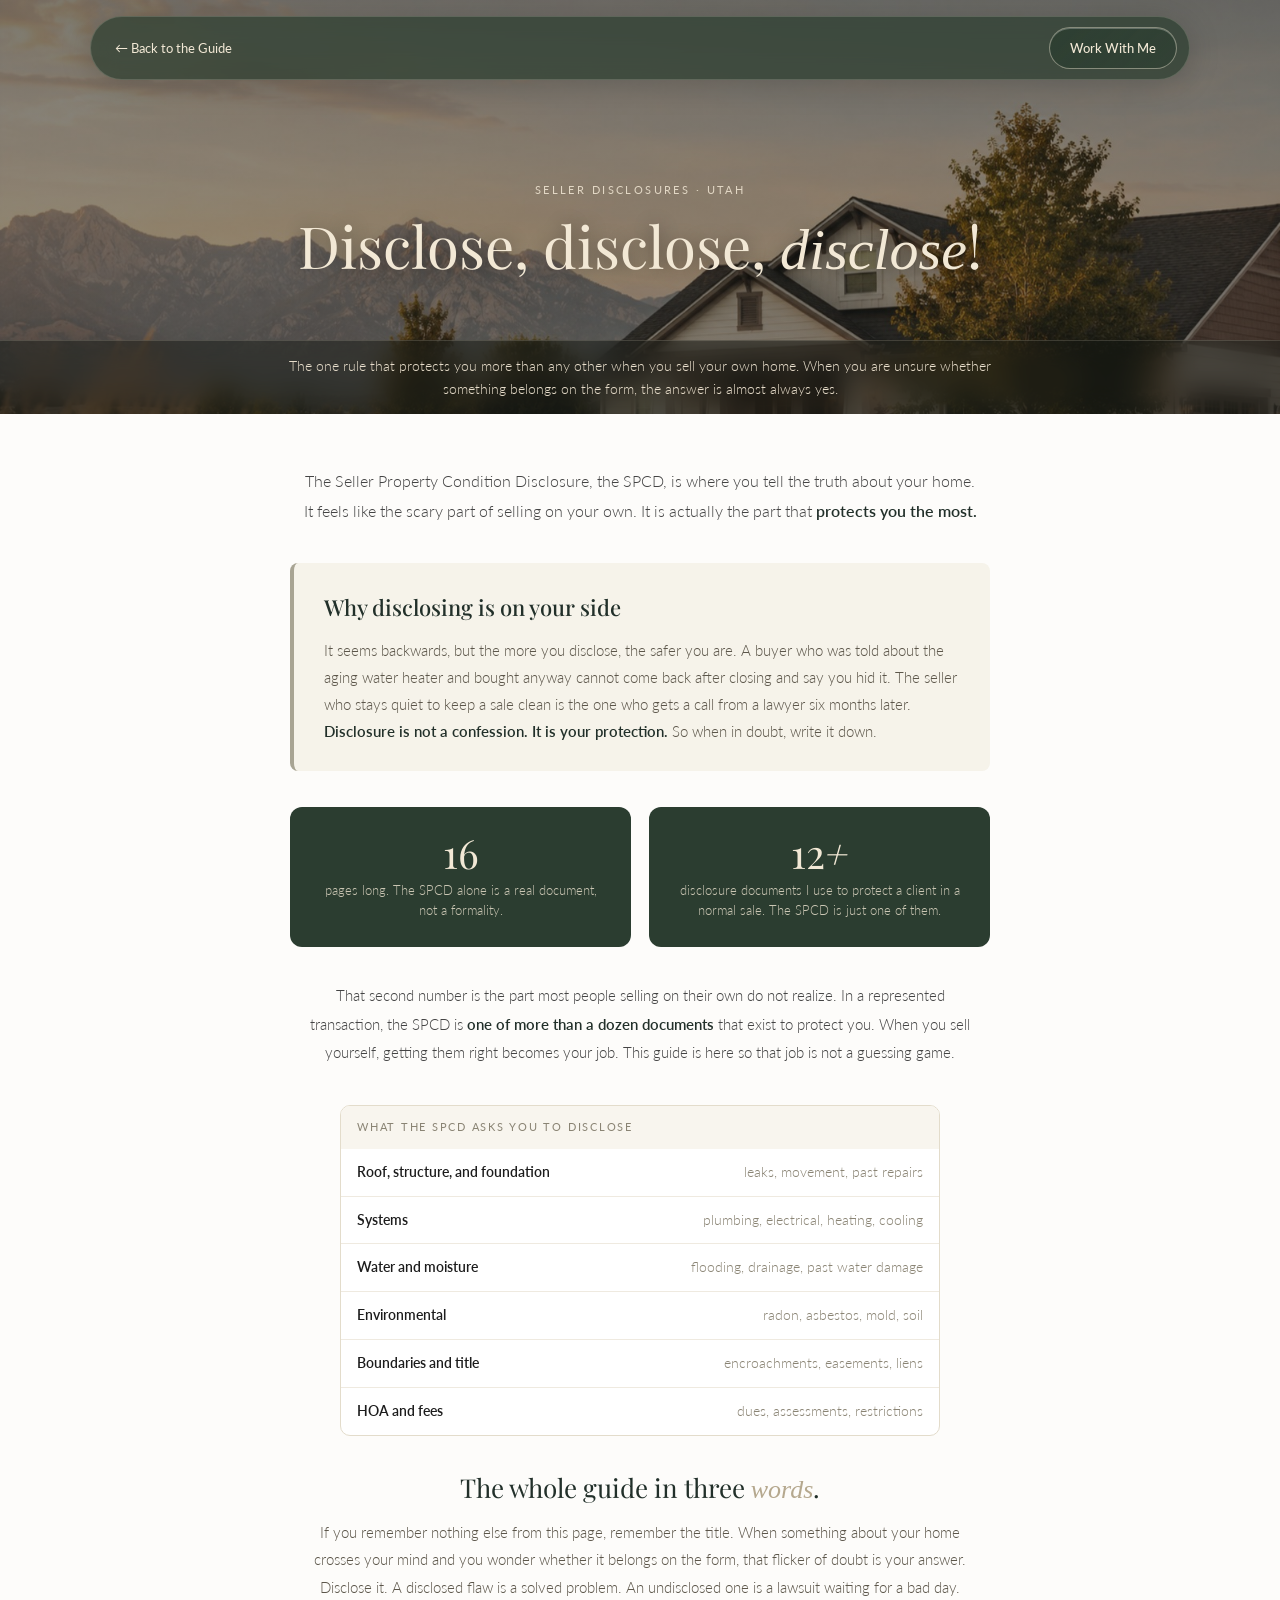
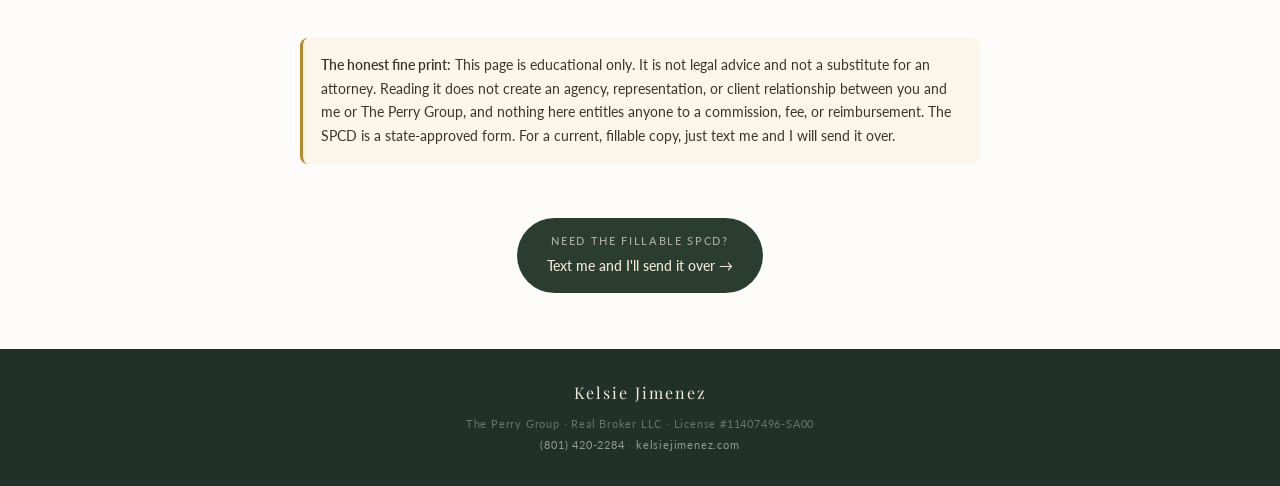
==== disclosures.html @ 6cdafc5d "GSC verification + sitemap + JSON-LD schema + no-CMA differentiator - #7: Google Search Console veri" ====
<!DOCTYPE html>
<html lang="en">
<head>
<meta charset="UTF-8">
<meta name="viewport" content="width=device-width, initial-scale=1.0">
<title>Disclose, Disclose, Disclose | The Utah Seller Property Condition Disclosure | Kelsie Jimenez</title>
<link rel="canonical" href="https://forsalebyowner.kelsiejimenez.com/disclosures.html">
<meta property="og:url" content="https://forsalebyowner.kelsiejimenez.com/disclosures.html">
<meta property="og:type" content="website">
<meta name="description" content="The Utah Seller Property Condition Disclosure, explained. Why disclosing protects you, what the form asks, and how to fill it out honestly when you sell your own home.">
<link href="https://fonts.googleapis.com/css2?family=Playfair+Display:ital,wght@0,400;0,500;1,400;1,500&family=Lato:wght@300;400;500;700&display=swap" rel="stylesheet">
<style>
  :root { --green:#2B3D30; --dark:#22302A; --sage:#A8A493; --taupe:#B5A88E; --cream:#F2E8D5; --warm:#F6F3EA; --linen:#EFEAE0; --mid:#5C564A; --light:#8A8474; --charcoal:#1C1C1C; }
  * { margin:0; padding:0; box-sizing:border-box; }
  html { scroll-behavior:smooth; }
  body { font-family:'Lato',sans-serif; background:#FDFCFA; color:var(--charcoal); line-height:1.7; }
  h1 em, h2 em { font-style:italic; }

  .nav-wrap { position:fixed; top:16px; left:16px; right:16px; z-index:100; }
  .nav-pill { max-width:1100px; margin:0 auto; background:rgba(43,61,48,0.72); backdrop-filter:blur(12px);
    -webkit-backdrop-filter:blur(12px); border:1px solid rgba(242,232,213,0.18); box-shadow:0 4px 32px rgba(0,0,0,0.18);
    border-radius:100px; padding:10px 12px 10px 24px; display:flex; align-items:center; justify-content:space-between; }
  .nav-back { font-size:13px; color:var(--cream); text-decoration:none; }
  .nav-cta { background:linear-gradient(135deg, rgba(43,61,48,0.82), rgba(43,61,48,0.62)); border:1px solid rgba(242,232,213,0.45);
    box-shadow:inset 0 1px 0 rgba(255,255,255,0.25); color:var(--cream); padding:9px 20px; border-radius:100px;
    font-size:13px; font-weight:500; text-decoration:none; white-space:nowrap; }

  .hero { position:relative; min-height:46vh; display:flex; align-items:center; justify-content:center; text-align:center;
    padding:130px 24px 80px; background:url('hero.jpg') center 42%/cover no-repeat, var(--green); }
  .hero::before { content:''; position:absolute; inset:0;
    background:linear-gradient(180deg, rgba(15,20,16,0.54) 0%, rgba(15,20,16,0.46) 60%, rgba(15,20,16,0.42) 100%); }
  .hero > * { position:relative; z-index:1; }
  .hero .kicker { font-size:11px; letter-spacing:0.22em; text-transform:uppercase; color:rgba(242,232,213,0.85); margin-bottom:14px; }
  .hero h1 { font-family:'Playfair Display',serif; font-weight:400; font-size:clamp(34px,5.4vw,58px); line-height:1.12;
    color:var(--cream); text-shadow:0 2px 18px rgba(0,0,0,0.45); }
  .hero-bar { position:absolute; left:0; right:0; bottom:0; z-index:2; background:rgba(18,24,19,0.45);
    backdrop-filter:blur(14px); -webkit-backdrop-filter:blur(14px); border-top:1px solid rgba(242,232,213,0.16); padding:14px 22px; }
  .hero-bar p { max-width:760px; margin:0 auto; text-align:center; font-size:13.5px; font-weight:300;
    color:rgba(242,232,213,0.95); line-height:1.65; }

  .wrap { max-width:820px; margin:0 auto; padding:52px 22px 10px; }
  .lead { font-size:16px; font-weight:300; color:#444; line-height:1.9; max-width:680px; margin:0 auto; text-align:center; }
  .lead strong { color:var(--dark); font-weight:600; }

  /* WHY IT PROTECTS YOU */
  .why { background:var(--warm); border-left:4px solid var(--sage); border-radius:8px; padding:26px 30px; max-width:700px; margin:36px auto 0; }
  .why h2 { font-family:'Playfair Display',serif; font-size:22px; font-weight:500; color:var(--dark); margin-bottom:12px; }
  .why p { font-size:14.5px; font-weight:300; color:var(--mid); line-height:1.85; }
  .why p strong { color:var(--dark); font-weight:600; }

  /* STAT ROW */
  .stats { display:grid; grid-template-columns:1fr 1fr; gap:18px; max-width:700px; margin:36px auto 0; }
  .stat { background:var(--green); border-radius:12px; padding:26px 24px; text-align:center; }
  .stat .num { font-family:'Playfair Display',serif; font-size:40px; color:var(--cream); line-height:1; margin-bottom:8px; }
  .stat .num em { font-style:italic; }
  .stat .lbl { font-size:12.5px; font-weight:300; color:rgba(242,232,213,0.8); line-height:1.6; }

  .context { font-size:15px; font-weight:300; color:#444; line-height:1.9; max-width:680px; margin:34px auto 0; text-align:center; }
  .context strong { color:var(--dark); font-weight:600; }

  /* COVERED TABLE */
  .covered { max-width:600px; margin:38px auto 0; border:1px solid #E3DCCB; border-radius:10px; overflow:hidden; background:#fff; }
  .covered .hd { padding:12px 16px; background:#F8F5EE; font-size:11px; letter-spacing:0.16em; text-transform:uppercase; color:#8A8474; }
  .covered .row { display:flex; justify-content:space-between; gap:12px; padding:12px 16px; border-bottom:1px solid #EFEAE0; font-size:13.5px; }
  .covered .row:last-child { border-bottom:0; }
  .covered .sec { font-weight:600; color:#1C1C1C; }
  .covered .what { color:#8A8474; font-weight:300; text-align:right; }

  .rule { max-width:680px; margin:36px auto 0; text-align:center; }
  .rule h2 { font-family:'Playfair Display',serif; font-size:26px; font-weight:400; color:var(--dark); line-height:1.25; margin-bottom:12px; }
  .rule h2 em { font-style:italic; color:var(--taupe); }
  .rule p { font-size:15px; font-weight:300; color:var(--mid); line-height:1.85; }

  .note { background:#FBF6E9; border-left:3px solid #B8882A; border-radius:8px; padding:16px 18px; font-size:13.5px;
    line-height:1.75; color:#3A352A; max-width:680px; margin:36px auto 0; }
  .note strong { font-weight:600; }

  .cta { text-align:center; padding:44px 20px 56px; }
  .cta a { display:inline-block; background:var(--green); color:var(--cream); font-size:14px; font-weight:500;
    padding:15px 30px; border-radius:100px; text-decoration:none; }
  .cta a small { display:block; font-size:10.5px; letter-spacing:0.16em; text-transform:uppercase; color:rgba(242,232,213,0.65); margin-bottom:3px; }

  footer { background:var(--dark); padding:30px 48px; text-align:center; }
  .footer-brand { font-family:'Playfair Display',serif; font-size:16px; color:var(--linen); font-weight:400; letter-spacing:2px; }
  .footer-meta { font-size:11px; color:rgba(255,255,255,.32); letter-spacing:0.8px; line-height:1.9; margin-top:8px; }
  .footer-meta a { color:rgba(255,255,255,.5); text-decoration:none; }

  @media (max-width:700px) { .stats { grid-template-columns:1fr; } }

  /* italic-accent-fix: 2026-07-03 */
  /* Italic display accents use Times New Roman. Playfair Display italic capitals (Q, J, Z) render poorly. */
  h1 em, h2 em, h3 em, h4 em, h5 em, h6 em,
  .section-title em, .nextband h2 em, .w-hero h2 em, .offramp h2,
  .pull, .letter-quote, .kelsie-note-text, .opt__no {
    font-family: 'Times New Roman', Georgia, serif;
    font-style: italic;
  }
  </style>
<script type="application/ld+json">
{
  "@context": "https://schema.org",
  "@type": "Article",
  "headline": "Disclose, Disclose, Disclose | The Utah Seller Property Condition Disclosure | Kelsie Jimenez",
  "description": "The Utah Seller Property Condition Disclosure, explained. Why disclosing protects you, what the form asks, and how to fill it out honestly when you sell your own home.",
  "url": "https://forsalebyowner.kelsiejimenez.com/disclosures.html",
  "author": {
    "@type": "Person",
    "name": "Kelsie Jimenez"
  },
  "publisher": {
    "@type": "RealEstateAgent",
    "name": "Kelsie Jimenez",
    "logo": {
      "@type": "ImageObject",
      "url": "https://kelsiejimenez.com/wp-content/uploads/2026/06/headshot.jpg"
    }
  }
}
</script>
</head>
<body>
  <div class="nav-wrap">
    <nav class="nav-pill">
      <a class="nav-back" href="index.html">&larr; Back to the Guide</a>
      <a class="nav-cta" href="sms:8014202284">Work With Me</a>
    </nav>
  </div>

  <section class="hero">
    <div>
      <p class="kicker">Seller Disclosures &middot; Utah</p>
      <h1>Disclose, disclose, <em>disclose</em>!</h1>
    </div>
    <div class="hero-bar"><p>The one rule that protects you more than any other when you sell your own home. When you are unsure whether something belongs on the form, the answer is almost always yes.</p></div>
  </section>

  <div class="wrap">
    <p class="lead">The Seller Property Condition Disclosure, the SPCD, is where you tell the truth about your home. It feels like the scary part of selling on your own. It is actually the part that <strong>protects you the most.</strong></p>

    <div class="why">
      <h2>Why disclosing is on your side</h2>
      <p>It seems backwards, but the more you disclose, the safer you are. A buyer who was told about the aging water heater and bought anyway cannot come back after closing and say you hid it. The seller who stays quiet to keep a sale clean is the one who gets a call from a lawyer six months later. <strong>Disclosure is not a confession. It is your protection.</strong> So when in doubt, write it down.</p>
    </div>

    <div class="stats">
      <div class="stat"><div class="num">16</div><div class="lbl">pages long. The SPCD alone is a real document, not a formality.</div></div>
      <div class="stat"><div class="num">12<em>+</em></div><div class="lbl">disclosure documents I use to protect a client in a normal sale. The SPCD is just one of them.</div></div>
    </div>

    <p class="context">That second number is the part most people selling on their own do not realize. In a represented transaction, the SPCD is <strong>one of more than a dozen documents</strong> that exist to protect you. When you sell yourself, getting them right becomes your job. This guide is here so that job is not a guessing game.</p>

    <div class="covered">
      <div class="hd">What the SPCD asks you to disclose</div>
      <div class="row"><span class="sec">Roof, structure, and foundation</span><span class="what">leaks, movement, past repairs</span></div>
      <div class="row"><span class="sec">Systems</span><span class="what">plumbing, electrical, heating, cooling</span></div>
      <div class="row"><span class="sec">Water and moisture</span><span class="what">flooding, drainage, past water damage</span></div>
      <div class="row"><span class="sec">Environmental</span><span class="what">radon, asbestos, mold, soil</span></div>
      <div class="row"><span class="sec">Boundaries and title</span><span class="what">encroachments, easements, liens</span></div>
      <div class="row"><span class="sec">HOA and fees</span><span class="what">dues, assessments, restrictions</span></div>
    </div>

    <div class="rule">
      <h2>The whole guide in three <em>words</em>.</h2>
      <p>If you remember nothing else from this page, remember the title. When something about your home crosses your mind and you wonder whether it belongs on the form, that flicker of doubt is your answer. Disclose it. A disclosed flaw is a solved problem. An undisclosed one is a lawsuit waiting for a bad day.</p>
    </div>

    <div class="note"><strong>The honest fine print:</strong> This page is educational only. It is not legal advice and not a substitute for an attorney. Reading it does not create an agency, representation, or client relationship between you and me or The Perry Group, and nothing here entitles anyone to a commission, fee, or reimbursement. The SPCD is a state-approved form. For a current, fillable copy, just text me and I will send it over.</div>
  </div>

  <div class="cta">
    <a href="sms:8014202284"><small>Need the fillable SPCD?</small>Text me and I'll send it over &rarr;</a>
  </div>

  <footer>
    <div class="footer-brand">Kelsie Jimenez</div>
    <div class="footer-meta">The Perry Group &middot; Real Broker LLC &middot; License #11407496-SA00<br><a href="tel:8014202284">(801) 420-2284</a> &middot; <a href="https://kelsiejimenez.com">kelsiejimenez.com</a></div>
  </footer>
</body>
</html>
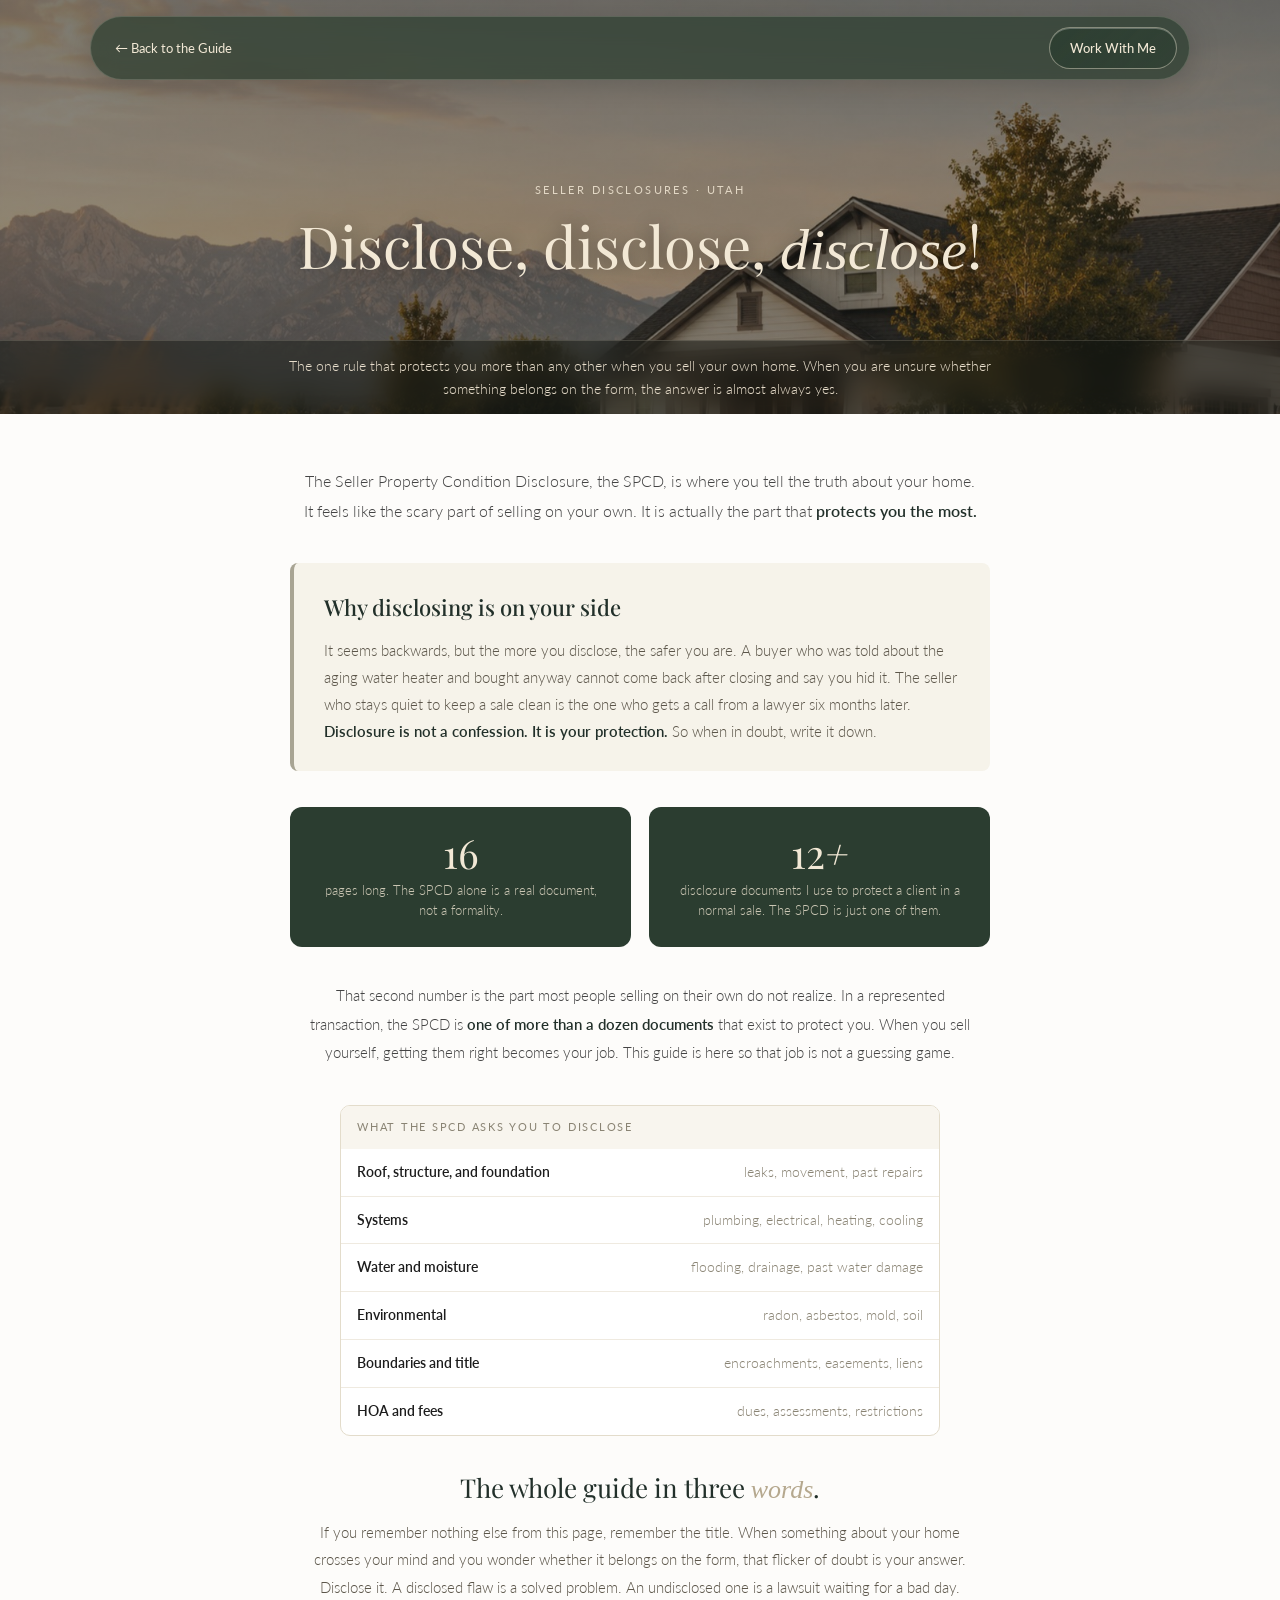
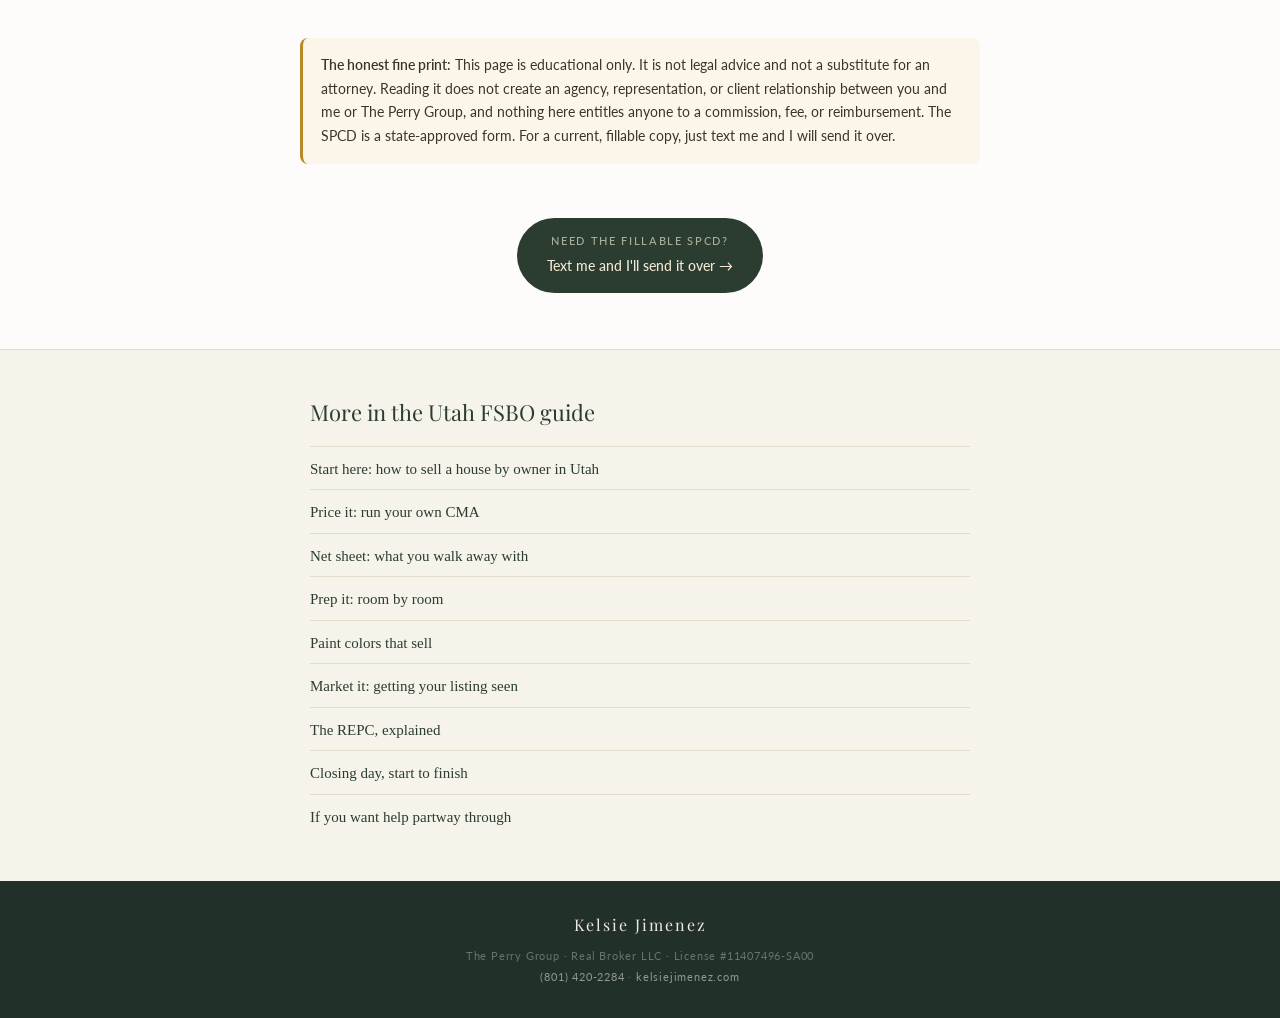
==== commit e2c6359c: "SEO pass: query-matched titles and meta, homepage H1 and FAQ, breadcrumb schema, cross-link nav on a" ====
--- a/disclosures.html
+++ b/disclosures.html
@@ -3,11 +3,11 @@
 <head>
 <meta charset="UTF-8">
 <meta name="viewport" content="width=device-width, initial-scale=1.0">
-<title>Disclose, Disclose, Disclose | The Utah Seller Property Condition Disclosure | Kelsie Jimenez</title>
+<title>Utah Seller Disclosure: What You Have to Tell Buyers</title>
 <link rel="canonical" href="https://forsalebyowner.kelsiejimenez.com/disclosures.html">
 <meta property="og:url" content="https://forsalebyowner.kelsiejimenez.com/disclosures.html">
 <meta property="og:type" content="website">
-<meta name="description" content="The Utah Seller Property Condition Disclosure, explained. Why disclosing protects you, what the form asks, and how to fill it out honestly when you sell your own home.">
+<meta name="description" content="What Utah sellers are legally required to disclose, how the Seller Property Condition Disclosure works, and why over disclosing protects you.">
 <link href="https://fonts.googleapis.com/css2?family=Playfair+Display:ital,wght@0,400;0,500;1,400;1,500&family=Lato:wght@300;400;500;700&display=swap" rel="stylesheet">
 <style>
   :root { --green:#2B3D30; --dark:#22302A; --sage:#A8A493; --taupe:#B5A88E; --cream:#F2E8D5; --warm:#F6F3EA; --linen:#EFEAE0; --mid:#5C564A; --light:#8A8474; --charcoal:#1C1C1C; }
@@ -100,8 +100,8 @@
 {
   "@context": "https://schema.org",
   "@type": "Article",
-  "headline": "Disclose, Disclose, Disclose | The Utah Seller Property Condition Disclosure | Kelsie Jimenez",
-  "description": "The Utah Seller Property Condition Disclosure, explained. Why disclosing protects you, what the form asks, and how to fill it out honestly when you sell your own home.",
+  "headline": "Utah Seller Disclosure: What You Have to Tell Buyers",
+  "description": "What Utah sellers are legally required to disclose, how the Seller Property Condition Disclosure works, and why over disclosing protects you.",
   "url": "https://forsalebyowner.kelsiejimenez.com/disclosures.html",
   "author": {
     "@type": "Person",
@@ -117,6 +117,26 @@
   }
 }
 </script>
+<script type="application/ld+json">
+{
+ "@context": "https://schema.org",
+ "@type": "BreadcrumbList",
+ "itemListElement": [
+  {
+   "@type": "ListItem",
+   "position": 1,
+   "name": "Utah FSBO Guide",
+   "item": "https://forsalebyowner.kelsiejimenez.com/"
+  },
+  {
+   "@type": "ListItem",
+   "position": 2,
+   "name": "Utah Disclosure Requirements",
+   "item": "https://forsalebyowner.kelsiejimenez.com/disclosures.html"
+  }
+ ]
+}
+</script>
 </head>
 <body>
   <div class="nav-wrap">
@@ -171,7 +191,25 @@
     <a href="sms:8014202284"><small>Need the fillable SPCD?</small>Text me and I'll send it over &rarr;</a>
   </div>
 
-  <footer>
+  
+<!-- GUIDE CROSS-LINKS -->
+<nav class="guide-nav" aria-label="More in this guide" style="background:#F6F3EA; border-top:1px solid #E3DCCB; padding:44px 24px;">
+  <div style="max-width:660px; margin:0 auto;">
+    <h2 style="font-family:'Playfair Display',serif; font-weight:400; font-size:22px; color:#2B3D30; margin:0 0 14px;">More in the Utah FSBO guide</h2>
+    <ul style="list-style:none; margin:0; padding:0;">
+      <li style="padding:7px 0; border-top:1px solid #E3DCCB;"><a href="index.html" style="color:#2B3D30; text-decoration:none; font-family:'Times New Roman',Times,serif; font-size:15px;">Start here: how to sell a house by owner in Utah</a></li>
+      <li style="padding:7px 0; border-top:1px solid #E3DCCB;"><a href="diy-cma.html" style="color:#2B3D30; text-decoration:none; font-family:'Times New Roman',Times,serif; font-size:15px;">Price it: run your own CMA</a></li>
+      <li style="padding:7px 0; border-top:1px solid #E3DCCB;"><a href="seller-net-sheet.html" style="color:#2B3D30; text-decoration:none; font-family:'Times New Roman',Times,serif; font-size:15px;">Net sheet: what you walk away with</a></li>
+      <li style="padding:7px 0; border-top:1px solid #E3DCCB;"><a href="listing-prep.html" style="color:#2B3D30; text-decoration:none; font-family:'Times New Roman',Times,serif; font-size:15px;">Prep it: room by room</a></li>
+      <li style="padding:7px 0; border-top:1px solid #E3DCCB;"><a href="paint-guide.html" style="color:#2B3D30; text-decoration:none; font-family:'Times New Roman',Times,serif; font-size:15px;">Paint colors that sell</a></li>
+      <li style="padding:7px 0; border-top:1px solid #E3DCCB;"><a href="market-your-home.html" style="color:#2B3D30; text-decoration:none; font-family:'Times New Roman',Times,serif; font-size:15px;">Market it: getting your listing seen</a></li>
+      <li style="padding:7px 0; border-top:1px solid #E3DCCB;"><a href="repc-walkthrough.html" style="color:#2B3D30; text-decoration:none; font-family:'Times New Roman',Times,serif; font-size:15px;">The REPC, explained</a></li>
+      <li style="padding:7px 0; border-top:1px solid #E3DCCB;"><a href="settlement-day.html" style="color:#2B3D30; text-decoration:none; font-family:'Times New Roman',Times,serif; font-size:15px;">Closing day, start to finish</a></li>
+      <li style="padding:7px 0; border-top:1px solid #E3DCCB;"><a href="seller-advantage.html" style="color:#2B3D30; text-decoration:none; font-family:'Times New Roman',Times,serif; font-size:15px;">If you want help partway through</a></li>
+    </ul>
+  </div>
+</nav>
+<footer>
     <div class="footer-brand">Kelsie Jimenez</div>
     <div class="footer-meta">The Perry Group &middot; Real Broker LLC &middot; License #11407496-SA00<br><a href="tel:8014202284">(801) 420-2284</a> &middot; <a href="https://kelsiejimenez.com">kelsiejimenez.com</a></div>
   </footer>
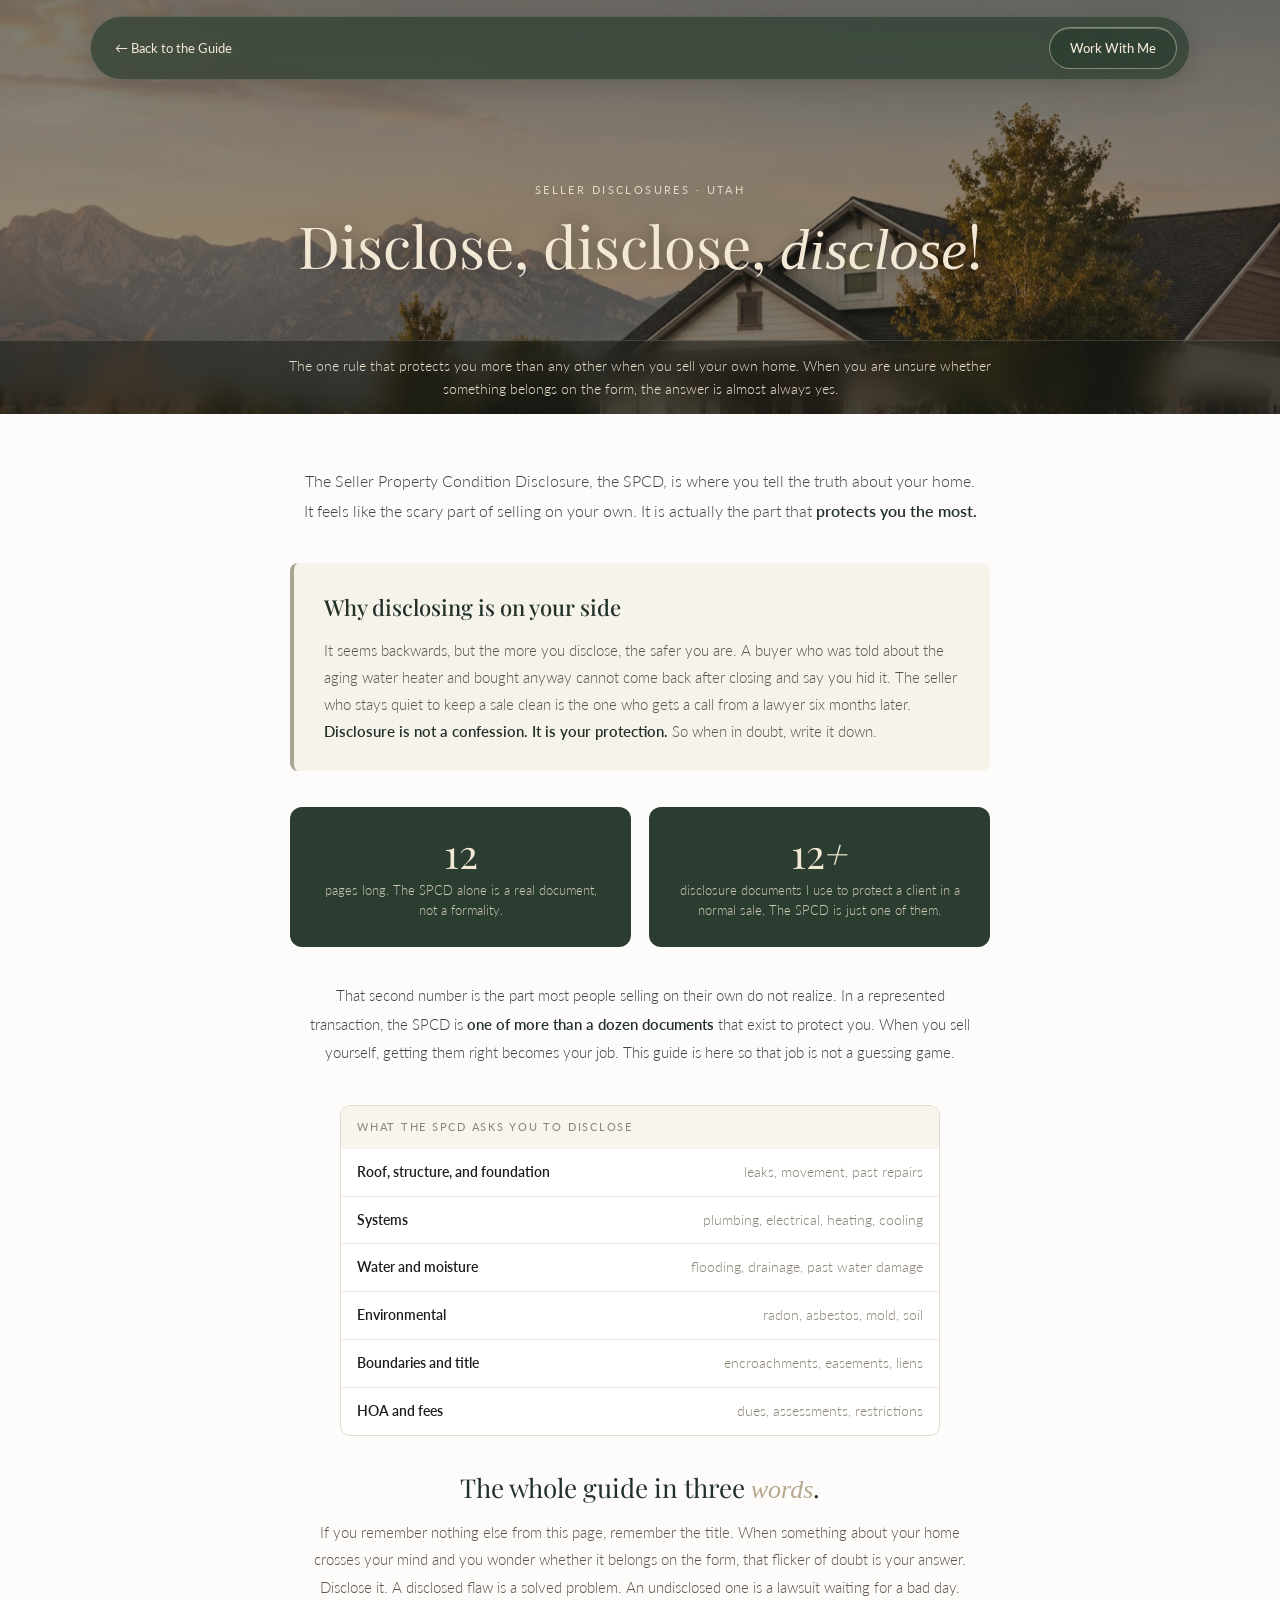
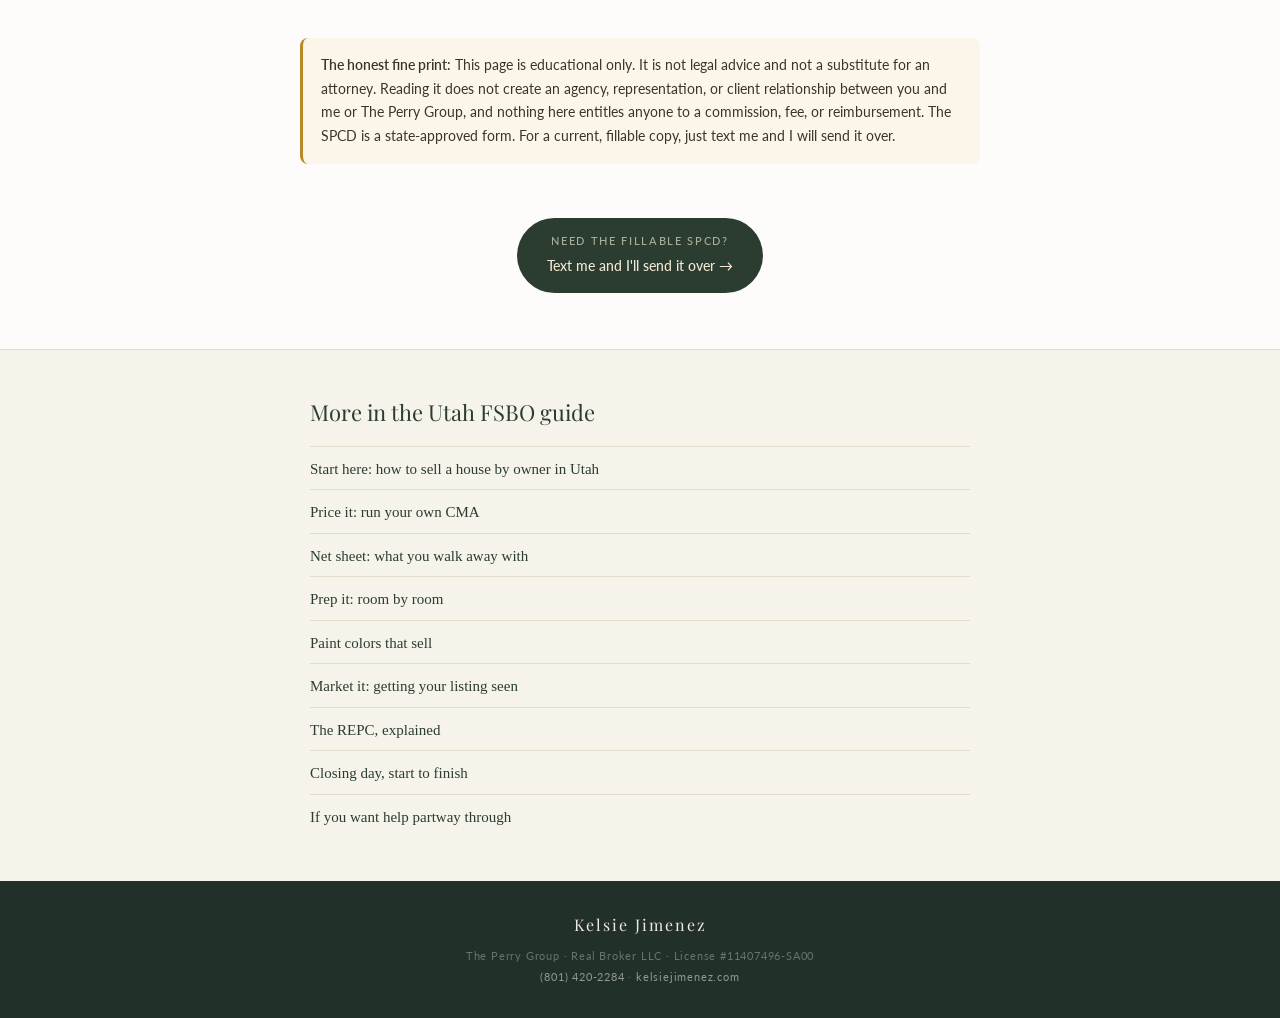
==== commit ddd641b5: "Correct SPCD length to 12 pages" ====
--- a/disclosures.html
+++ b/disclosures.html
@@ -1,9 +1,23 @@
 <!DOCTYPE html>
 <html lang="en">
 <head>
+<!-- Google tag (gtag.js) -->
+<script async src="https://www.googletagmanager.com/gtag/js?id=G-YQR8LKWMLH"></script>
+<script>
+  window.dataLayer = window.dataLayer || [];
+  function gtag(){dataLayer.push(arguments);}
+  gtag('js', new Date());
+  gtag('config', 'G-YQR8LKWMLH');
+</script>
+
 <meta charset="UTF-8">
 <meta name="viewport" content="width=device-width, initial-scale=1.0">
 <title>Utah Seller Disclosure: What You Have to Tell Buyers</title>
+<meta property="og:title" content="Utah Seller Disclosure: What You Have to Tell Buyers">
+<meta property="og:description" content="What Utah sellers are legally required to disclose, how the Seller Property Condition Disclosure works, and why over disclosing protects you.">
+<meta property="og:type" content="website">
+<meta property="og:url" content="https://forsalebyowner.kelsiejimenez.com/disclosures.html">
+
 <link rel="canonical" href="https://forsalebyowner.kelsiejimenez.com/disclosures.html">
 <meta property="og:url" content="https://forsalebyowner.kelsiejimenez.com/disclosures.html">
 <meta property="og:type" content="website">
@@ -163,7 +177,7 @@
     </div>
 
     <div class="stats">
-      <div class="stat"><div class="num">16</div><div class="lbl">pages long. The SPCD alone is a real document, not a formality.</div></div>
+      <div class="stat"><div class="num">12</div><div class="lbl">pages long. The SPCD alone is a real document, not a formality.</div></div>
       <div class="stat"><div class="num">12<em>+</em></div><div class="lbl">disclosure documents I use to protect a client in a normal sale. The SPCD is just one of them.</div></div>
     </div>
 
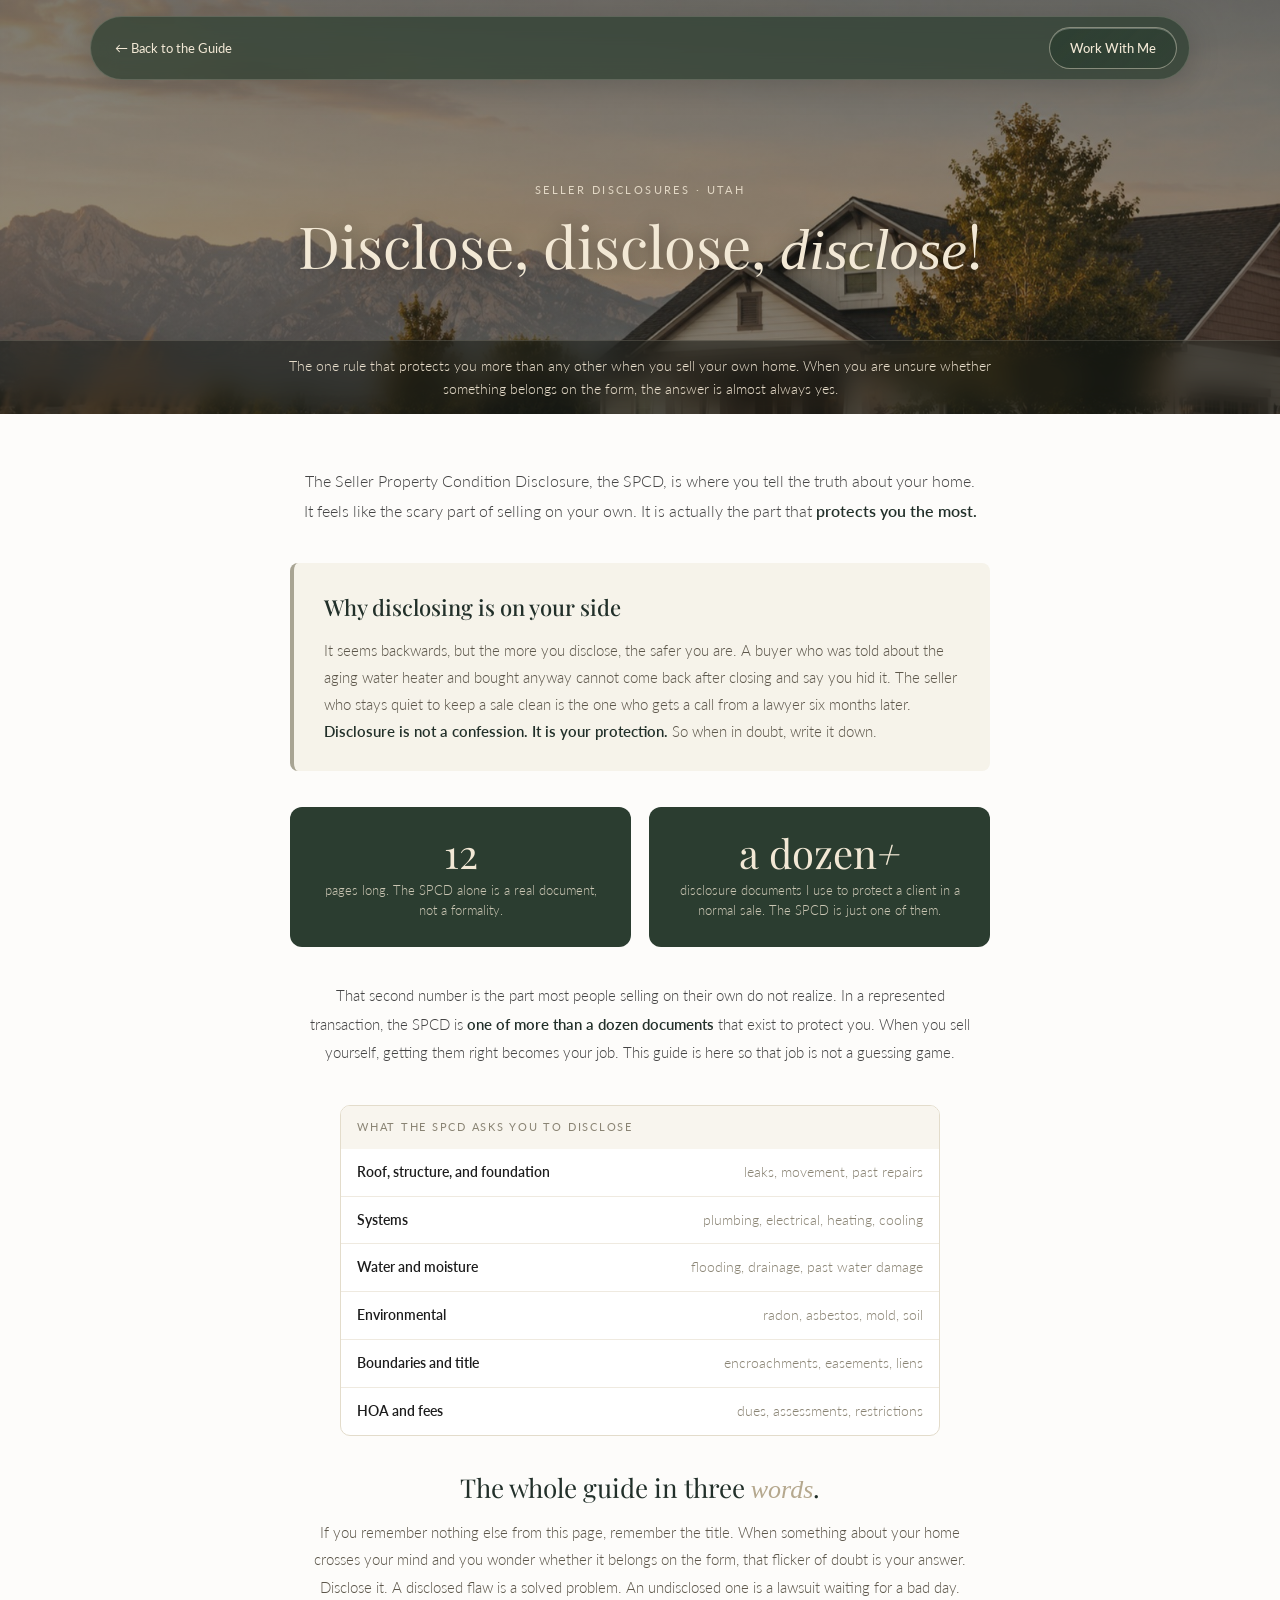
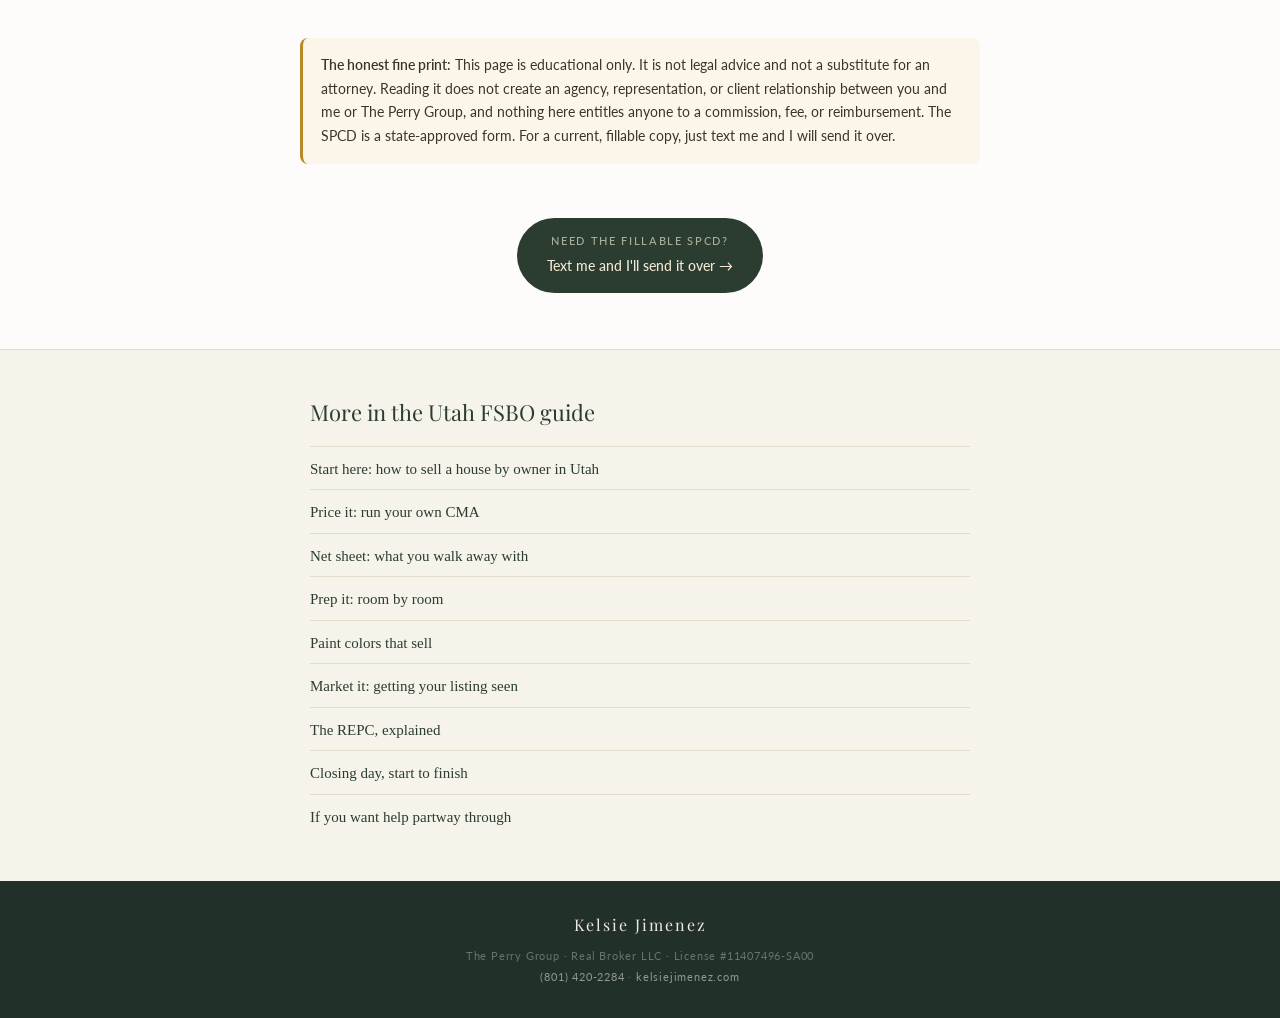
==== commit a78d12f3: "Reword document-count stat to avoid two 12s side by side" ====
--- a/disclosures.html
+++ b/disclosures.html
@@ -178,7 +178,7 @@
 
     <div class="stats">
       <div class="stat"><div class="num">12</div><div class="lbl">pages long. The SPCD alone is a real document, not a formality.</div></div>
-      <div class="stat"><div class="num">12<em>+</em></div><div class="lbl">disclosure documents I use to protect a client in a normal sale. The SPCD is just one of them.</div></div>
+      <div class="stat"><div class="num">a dozen<em>+</em></div><div class="lbl">disclosure documents I use to protect a client in a normal sale. The SPCD is just one of them.</div></div>
     </div>
 
     <p class="context">That second number is the part most people selling on their own do not realize. In a represented transaction, the SPCD is <strong>one of more than a dozen documents</strong> that exist to protect you. When you sell yourself, getting them right becomes your job. This guide is here so that job is not a guessing game.</p>
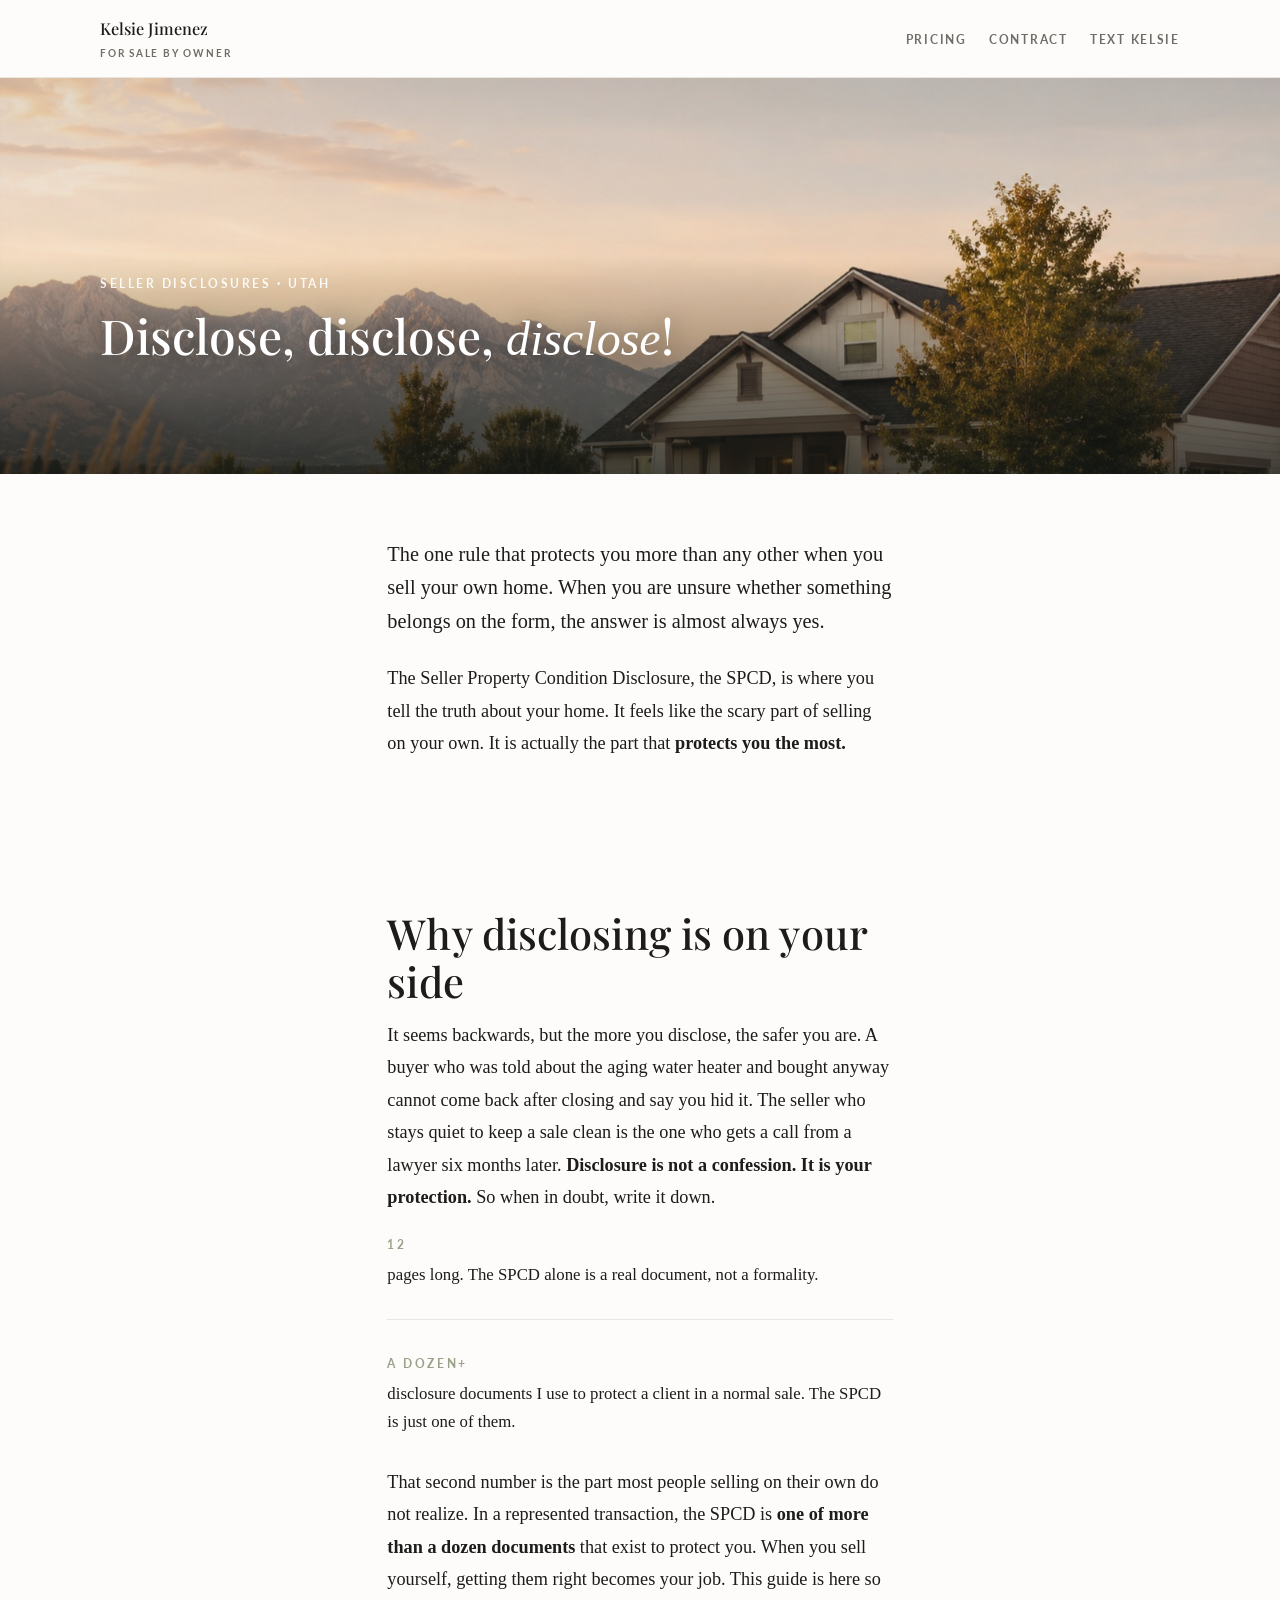
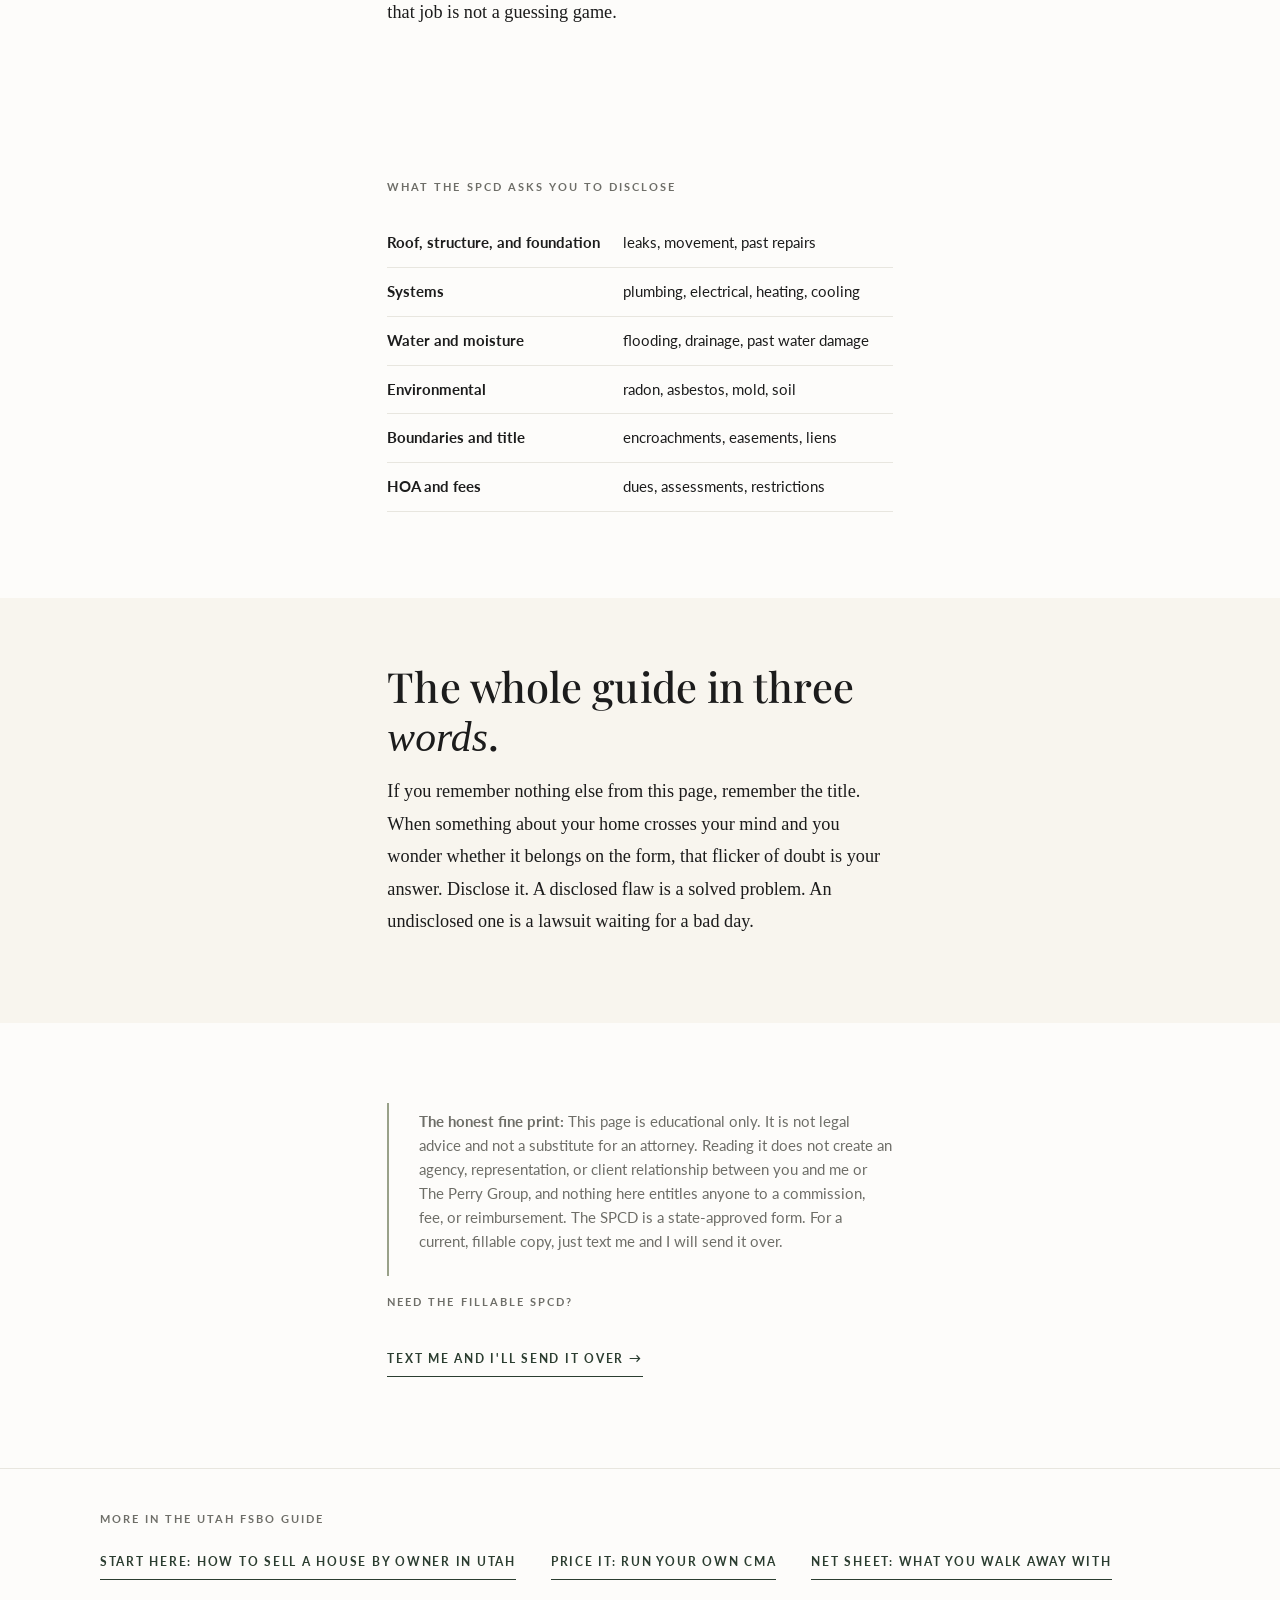
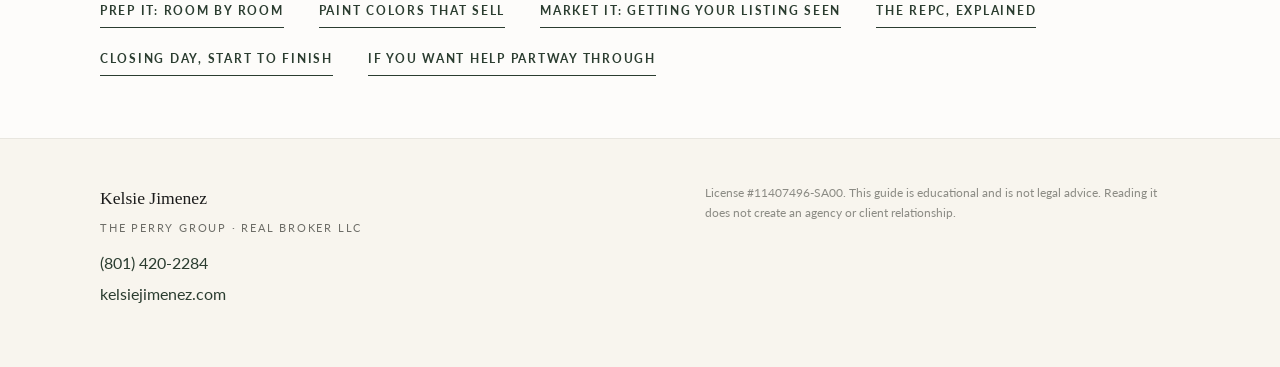
==== commit fa6947fc: "Convert all FSBO guide pages to the shared editorial system (guide.css)" ====
--- a/disclosures.html
+++ b/disclosures.html
@@ -22,94 +22,10 @@
 <meta property="og:url" content="https://forsalebyowner.kelsiejimenez.com/disclosures.html">
 <meta property="og:type" content="website">
 <meta name="description" content="What Utah sellers are legally required to disclose, how the Seller Property Condition Disclosure works, and why over disclosing protects you.">
-<link href="https://fonts.googleapis.com/css2?family=Playfair+Display:ital,wght@0,400;0,500;1,400;1,500&family=Lato:wght@300;400;500;700&display=swap" rel="stylesheet">
-<style>
-  :root { --green:#2B3D30; --dark:#22302A; --sage:#A8A493; --taupe:#B5A88E; --cream:#F2E8D5; --warm:#F6F3EA; --linen:#EFEAE0; --mid:#5C564A; --light:#8A8474; --charcoal:#1C1C1C; }
-  * { margin:0; padding:0; box-sizing:border-box; }
-  html { scroll-behavior:smooth; }
-  body { font-family:'Lato',sans-serif; background:#FDFCFA; color:var(--charcoal); line-height:1.7; }
-  h1 em, h2 em { font-style:italic; }
-
-  .nav-wrap { position:fixed; top:16px; left:16px; right:16px; z-index:100; }
-  .nav-pill { max-width:1100px; margin:0 auto; background:rgba(43,61,48,0.72); backdrop-filter:blur(12px);
-    -webkit-backdrop-filter:blur(12px); border:1px solid rgba(242,232,213,0.18); box-shadow:0 4px 32px rgba(0,0,0,0.18);
-    border-radius:100px; padding:10px 12px 10px 24px; display:flex; align-items:center; justify-content:space-between; }
-  .nav-back { font-size:13px; color:var(--cream); text-decoration:none; }
-  .nav-cta { background:linear-gradient(135deg, rgba(43,61,48,0.82), rgba(43,61,48,0.62)); border:1px solid rgba(242,232,213,0.45);
-    box-shadow:inset 0 1px 0 rgba(255,255,255,0.25); color:var(--cream); padding:9px 20px; border-radius:100px;
-    font-size:13px; font-weight:500; text-decoration:none; white-space:nowrap; }
-
-  .hero { position:relative; min-height:46vh; display:flex; align-items:center; justify-content:center; text-align:center;
-    padding:130px 24px 80px; background:url('hero.jpg') center 42%/cover no-repeat, var(--green); }
-  .hero::before { content:''; position:absolute; inset:0;
-    background:linear-gradient(180deg, rgba(15,20,16,0.54) 0%, rgba(15,20,16,0.46) 60%, rgba(15,20,16,0.42) 100%); }
-  .hero > * { position:relative; z-index:1; }
-  .hero .kicker { font-size:11px; letter-spacing:0.22em; text-transform:uppercase; color:rgba(242,232,213,0.85); margin-bottom:14px; }
-  .hero h1 { font-family:'Playfair Display',serif; font-weight:400; font-size:clamp(34px,5.4vw,58px); line-height:1.12;
-    color:var(--cream); text-shadow:0 2px 18px rgba(0,0,0,0.45); }
-  .hero-bar { position:absolute; left:0; right:0; bottom:0; z-index:2; background:rgba(18,24,19,0.45);
-    backdrop-filter:blur(14px); -webkit-backdrop-filter:blur(14px); border-top:1px solid rgba(242,232,213,0.16); padding:14px 22px; }
-  .hero-bar p { max-width:760px; margin:0 auto; text-align:center; font-size:13.5px; font-weight:300;
-    color:rgba(242,232,213,0.95); line-height:1.65; }
-
-  .wrap { max-width:820px; margin:0 auto; padding:52px 22px 10px; }
-  .lead { font-size:16px; font-weight:300; color:#444; line-height:1.9; max-width:680px; margin:0 auto; text-align:center; }
-  .lead strong { color:var(--dark); font-weight:600; }
-
-  /* WHY IT PROTECTS YOU */
-  .why { background:var(--warm); border-left:4px solid var(--sage); border-radius:8px; padding:26px 30px; max-width:700px; margin:36px auto 0; }
-  .why h2 { font-family:'Playfair Display',serif; font-size:22px; font-weight:500; color:var(--dark); margin-bottom:12px; }
-  .why p { font-size:14.5px; font-weight:300; color:var(--mid); line-height:1.85; }
-  .why p strong { color:var(--dark); font-weight:600; }
-
-  /* STAT ROW */
-  .stats { display:grid; grid-template-columns:1fr 1fr; gap:18px; max-width:700px; margin:36px auto 0; }
-  .stat { background:var(--green); border-radius:12px; padding:26px 24px; text-align:center; }
-  .stat .num { font-family:'Playfair Display',serif; font-size:40px; color:var(--cream); line-height:1; margin-bottom:8px; }
-  .stat .num em { font-style:italic; }
-  .stat .lbl { font-size:12.5px; font-weight:300; color:rgba(242,232,213,0.8); line-height:1.6; }
-
-  .context { font-size:15px; font-weight:300; color:#444; line-height:1.9; max-width:680px; margin:34px auto 0; text-align:center; }
-  .context strong { color:var(--dark); font-weight:600; }
-
-  /* COVERED TABLE */
-  .covered { max-width:600px; margin:38px auto 0; border:1px solid #E3DCCB; border-radius:10px; overflow:hidden; background:#fff; }
-  .covered .hd { padding:12px 16px; background:#F8F5EE; font-size:11px; letter-spacing:0.16em; text-transform:uppercase; color:#8A8474; }
-  .covered .row { display:flex; justify-content:space-between; gap:12px; padding:12px 16px; border-bottom:1px solid #EFEAE0; font-size:13.5px; }
-  .covered .row:last-child { border-bottom:0; }
-  .covered .sec { font-weight:600; color:#1C1C1C; }
-  .covered .what { color:#8A8474; font-weight:300; text-align:right; }
-
-  .rule { max-width:680px; margin:36px auto 0; text-align:center; }
-  .rule h2 { font-family:'Playfair Display',serif; font-size:26px; font-weight:400; color:var(--dark); line-height:1.25; margin-bottom:12px; }
-  .rule h2 em { font-style:italic; color:var(--taupe); }
-  .rule p { font-size:15px; font-weight:300; color:var(--mid); line-height:1.85; }
-
-  .note { background:#FBF6E9; border-left:3px solid #B8882A; border-radius:8px; padding:16px 18px; font-size:13.5px;
-    line-height:1.75; color:#3A352A; max-width:680px; margin:36px auto 0; }
-  .note strong { font-weight:600; }
-
-  .cta { text-align:center; padding:44px 20px 56px; }
-  .cta a { display:inline-block; background:var(--green); color:var(--cream); font-size:14px; font-weight:500;
-    padding:15px 30px; border-radius:100px; text-decoration:none; }
-  .cta a small { display:block; font-size:10.5px; letter-spacing:0.16em; text-transform:uppercase; color:rgba(242,232,213,0.65); margin-bottom:3px; }
-
-  footer { background:var(--dark); padding:30px 48px; text-align:center; }
-  .footer-brand { font-family:'Playfair Display',serif; font-size:16px; color:var(--linen); font-weight:400; letter-spacing:2px; }
-  .footer-meta { font-size:11px; color:rgba(255,255,255,.32); letter-spacing:0.8px; line-height:1.9; margin-top:8px; }
-  .footer-meta a { color:rgba(255,255,255,.5); text-decoration:none; }
-
-  @media (max-width:700px) { .stats { grid-template-columns:1fr; } }
-
-  /* italic-accent-fix: 2026-07-03 */
-  /* Italic display accents use Times New Roman. Playfair Display italic capitals (Q, J, Z) render poorly. */
-  h1 em, h2 em, h3 em, h4 em, h5 em, h6 em,
-  .section-title em, .nextband h2 em, .w-hero h2 em, .offramp h2,
-  .pull, .letter-quote, .kelsie-note-text, .opt__no {
-    font-family: 'Times New Roman', Georgia, serif;
-    font-style: italic;
-  }
-  </style>
+<link rel="preconnect" href="https://fonts.googleapis.com" />
+<link rel="preconnect" href="https://fonts.gstatic.com" crossorigin />
+<link href="https://fonts.googleapis.com/css2?family=Lato:wght@400;700&family=Playfair+Display:wght@400;500;600&display=swap" rel="stylesheet" />
+<link rel="stylesheet" href="guide.css">
 <script type="application/ld+json">
 {
   "@context": "https://schema.org",
@@ -153,79 +69,111 @@
 </script>
 </head>
 <body>
-  <div class="nav-wrap">
-    <nav class="nav-pill">
-      <a class="nav-back" href="index.html">&larr; Back to the Guide</a>
-      <a class="nav-cta" href="sms:8014202284">Work With Me</a>
-    </nav>
+<a class="skip" href="#main">Skip to content</a>
+
+<header class="topbar"><div class="wrap"><a class="brand" href="/">Kelsie Jimenez<span class="brand-sub">For Sale By Owner</span></a>
+<nav><a href="diy-cma.html">Pricing</a><a href="repc-walkthrough.html">Contract</a><a href="sms:8014202284">Text Kelsie</a></nav></div></header>
+
+<section class="hero-slim">
+  <img class="hero-img" src="hero.jpg" alt="A Utah County home at golden hour" />
+  <div class="hero-scrim"></div>
+  <div class="hero-inner">
+    <span class="hero-eyebrow">Seller Disclosures &middot; Utah</span>
+    <h1 class="hero-title">Disclose, disclose, <em>disclose</em>!</h1>
   </div>
+</section>
 
-  <section class="hero">
-    <div>
-      <p class="kicker">Seller Disclosures &middot; Utah</p>
-      <h1>Disclose, disclose, <em>disclose</em>!</h1>
-    </div>
-    <div class="hero-bar"><p>The one rule that protects you more than any other when you sell your own home. When you are unsure whether something belongs on the form, the answer is almost always yes.</p></div>
-  </section>
+<main id="main">
 
-  <div class="wrap">
-    <p class="lead">The Seller Property Condition Disclosure, the SPCD, is where you tell the truth about your home. It feels like the scary part of selling on your own. It is actually the part that <strong>protects you the most.</strong></p>
+<section>
+  <div class="wrap read">
+    <p class="lede">The one rule that protects you more than any other when you sell your own home. When you are unsure whether something belongs on the form, the answer is almost always yes.</p>
+    <p>The Seller Property Condition Disclosure, the SPCD, is where you tell the truth about your home. It feels like the scary part of selling on your own. It is actually the part that <strong>protects you the most.</strong></p>
+  </div>
+</section>
 
-    <div class="why">
-      <h2>Why disclosing is on your side</h2>
-      <p>It seems backwards, but the more you disclose, the safer you are. A buyer who was told about the aging water heater and bought anyway cannot come back after closing and say you hid it. The seller who stays quiet to keep a sale clean is the one who gets a call from a lawyer six months later. <strong>Disclosure is not a confession. It is your protection.</strong> So when in doubt, write it down.</p>
+<section>
+  <div class="wrap read">
+    <h2>Why disclosing is on your side</h2>
+    <p>It seems backwards, but the more you disclose, the safer you are. A buyer who was told about the aging water heater and bought anyway cannot come back after closing and say you hid it. The seller who stays quiet to keep a sale clean is the one who gets a call from a lawyer six months later. <strong>Disclosure is not a confession. It is your protection.</strong> So when in doubt, write it down.</p>
+
+    <div class="step">
+      <div class="step-num">12</div>
+      <p>pages long. The SPCD alone is a real document, not a formality.</p>
     </div>
 
-    <div class="stats">
-      <div class="stat"><div class="num">12</div><div class="lbl">pages long. The SPCD alone is a real document, not a formality.</div></div>
-      <div class="stat"><div class="num">a dozen<em>+</em></div><div class="lbl">disclosure documents I use to protect a client in a normal sale. The SPCD is just one of them.</div></div>
+    <div class="step">
+      <div class="step-num">a dozen<em>+</em></div>
+      <p>disclosure documents I use to protect a client in a normal sale. The SPCD is just one of them.</p>
     </div>
 
-    <p class="context">That second number is the part most people selling on their own do not realize. In a represented transaction, the SPCD is <strong>one of more than a dozen documents</strong> that exist to protect you. When you sell yourself, getting them right becomes your job. This guide is here so that job is not a guessing game.</p>
+    <p>That second number is the part most people selling on their own do not realize. In a represented transaction, the SPCD is <strong>one of more than a dozen documents</strong> that exist to protect you. When you sell yourself, getting them right becomes your job. This guide is here so that job is not a guessing game.</p>
+  </div>
+</section>
 
-    <div class="covered">
-      <div class="hd">What the SPCD asks you to disclose</div>
-      <div class="row"><span class="sec">Roof, structure, and foundation</span><span class="what">leaks, movement, past repairs</span></div>
-      <div class="row"><span class="sec">Systems</span><span class="what">plumbing, electrical, heating, cooling</span></div>
-      <div class="row"><span class="sec">Water and moisture</span><span class="what">flooding, drainage, past water damage</span></div>
-      <div class="row"><span class="sec">Environmental</span><span class="what">radon, asbestos, mold, soil</span></div>
-      <div class="row"><span class="sec">Boundaries and title</span><span class="what">encroachments, easements, liens</span></div>
-      <div class="row"><span class="sec">HOA and fees</span><span class="what">dues, assessments, restrictions</span></div>
+<section>
+  <div class="wrap read">
+    <span class="label">What the SPCD asks you to disclose</span>
+    <table>
+      <tbody>
+        <tr><td><strong>Roof, structure, and foundation</strong></td><td>leaks, movement, past repairs</td></tr>
+        <tr><td><strong>Systems</strong></td><td>plumbing, electrical, heating, cooling</td></tr>
+        <tr><td><strong>Water and moisture</strong></td><td>flooding, drainage, past water damage</td></tr>
+        <tr><td><strong>Environmental</strong></td><td>radon, asbestos, mold, soil</td></tr>
+        <tr><td><strong>Boundaries and title</strong></td><td>encroachments, easements, liens</td></tr>
+        <tr><td><strong>HOA and fees</strong></td><td>dues, assessments, restrictions</td></tr>
+      </tbody>
+    </table>
+  </div>
+</section>
+
+<section class="band-warm">
+  <div class="wrap read">
+    <h2>The whole guide in three <em>words</em>.</h2>
+    <p>If you remember nothing else from this page, remember the title. When something about your home crosses your mind and you wonder whether it belongs on the form, that flicker of doubt is your answer. Disclose it. A disclosed flaw is a solved problem. An undisclosed one is a lawsuit waiting for a bad day.</p>
+  </div>
+</section>
+
+<section>
+  <div class="wrap read">
+    <div class="panel">
+      <p class="fine"><strong>The honest fine print:</strong> This page is educational only. It is not legal advice and not a substitute for an attorney. Reading it does not create an agency, representation, or client relationship between you and me or The Perry Group, and nothing here entitles anyone to a commission, fee, or reimbursement. The SPCD is a state-approved form. For a current, fillable copy, just text me and I will send it over.</p>
     </div>
 
-    <div class="rule">
-      <h2>The whole guide in three <em>words</em>.</h2>
-      <p>If you remember nothing else from this page, remember the title. When something about your home crosses your mind and you wonder whether it belongs on the form, that flicker of doubt is your answer. Disclose it. A disclosed flaw is a solved problem. An undisclosed one is a lawsuit waiting for a bad day.</p>
-    </div>
+    <span class="label">Need the fillable SPCD?</span>
+    <p><a class="ed-link" href="sms:8014202284">Text me and I'll send it over &rarr;</a></p>
+  </div>
+</section>
 
-    <div class="note"><strong>The honest fine print:</strong> This page is educational only. It is not legal advice and not a substitute for an attorney. Reading it does not create an agency, representation, or client relationship between you and me or The Perry Group, and nothing here entitles anyone to a commission, fee, or reimbursement. The SPCD is a state-approved form. For a current, fillable copy, just text me and I will send it over.</div>
-  </div>
+</main>
 
-  <div class="cta">
-    <a href="sms:8014202284"><small>Need the fillable SPCD?</small>Text me and I'll send it over &rarr;</a>
-  </div>
-
-  
 <!-- GUIDE CROSS-LINKS -->
-<nav class="guide-nav" aria-label="More in this guide" style="background:#F6F3EA; border-top:1px solid #E3DCCB; padding:44px 24px;">
-  <div style="max-width:660px; margin:0 auto;">
-    <h2 style="font-family:'Playfair Display',serif; font-weight:400; font-size:22px; color:#2B3D30; margin:0 0 14px;">More in the Utah FSBO guide</h2>
-    <ul style="list-style:none; margin:0; padding:0;">
-      <li style="padding:7px 0; border-top:1px solid #E3DCCB;"><a href="index.html" style="color:#2B3D30; text-decoration:none; font-family:'Times New Roman',Times,serif; font-size:15px;">Start here: how to sell a house by owner in Utah</a></li>
-      <li style="padding:7px 0; border-top:1px solid #E3DCCB;"><a href="diy-cma.html" style="color:#2B3D30; text-decoration:none; font-family:'Times New Roman',Times,serif; font-size:15px;">Price it: run your own CMA</a></li>
-      <li style="padding:7px 0; border-top:1px solid #E3DCCB;"><a href="seller-net-sheet.html" style="color:#2B3D30; text-decoration:none; font-family:'Times New Roman',Times,serif; font-size:15px;">Net sheet: what you walk away with</a></li>
-      <li style="padding:7px 0; border-top:1px solid #E3DCCB;"><a href="listing-prep.html" style="color:#2B3D30; text-decoration:none; font-family:'Times New Roman',Times,serif; font-size:15px;">Prep it: room by room</a></li>
-      <li style="padding:7px 0; border-top:1px solid #E3DCCB;"><a href="paint-guide.html" style="color:#2B3D30; text-decoration:none; font-family:'Times New Roman',Times,serif; font-size:15px;">Paint colors that sell</a></li>
-      <li style="padding:7px 0; border-top:1px solid #E3DCCB;"><a href="market-your-home.html" style="color:#2B3D30; text-decoration:none; font-family:'Times New Roman',Times,serif; font-size:15px;">Market it: getting your listing seen</a></li>
-      <li style="padding:7px 0; border-top:1px solid #E3DCCB;"><a href="repc-walkthrough.html" style="color:#2B3D30; text-decoration:none; font-family:'Times New Roman',Times,serif; font-size:15px;">The REPC, explained</a></li>
-      <li style="padding:7px 0; border-top:1px solid #E3DCCB;"><a href="settlement-day.html" style="color:#2B3D30; text-decoration:none; font-family:'Times New Roman',Times,serif; font-size:15px;">Closing day, start to finish</a></li>
-      <li style="padding:7px 0; border-top:1px solid #E3DCCB;"><a href="seller-advantage.html" style="color:#2B3D30; text-decoration:none; font-family:'Times New Roman',Times,serif; font-size:15px;">If you want help partway through</a></li>
-    </ul>
+<nav class="guide-nav" aria-label="More in this guide">
+  <div class="wrap">
+    <span class="label">More in the Utah FSBO guide</span>
+    <a href="index.html">Start here: how to sell a house by owner in Utah</a>
+    <a href="diy-cma.html">Price it: run your own CMA</a>
+    <a href="seller-net-sheet.html">Net sheet: what you walk away with</a>
+    <a href="listing-prep.html">Prep it: room by room</a>
+    <a href="paint-guide.html">Paint colors that sell</a>
+    <a href="market-your-home.html">Market it: getting your listing seen</a>
+    <a href="repc-walkthrough.html">The REPC, explained</a>
+    <a href="settlement-day.html">Closing day, start to finish</a>
+    <a href="seller-advantage.html">If you want help partway through</a>
   </div>
 </nav>
+
 <footer>
-    <div class="footer-brand">Kelsie Jimenez</div>
-    <div class="footer-meta">The Perry Group &middot; Real Broker LLC &middot; License #11407496-SA00<br><a href="tel:8014202284">(801) 420-2284</a> &middot; <a href="https://kelsiejimenez.com">kelsiejimenez.com</a></div>
-  </footer>
+  <div class="wrap">
+    <div>
+      <div class="fname">Kelsie Jimenez<span>The Perry Group &middot; Real Broker LLC</span></div>
+      <p class="contact"><a href="tel:8014202284">(801) 420-2284</a><br><a href="https://kelsiejimenez.com">kelsiejimenez.com</a></p>
+    </div>
+    <div>
+      <p class="disclaimer">License #11407496-SA00. This guide is educational and is not legal advice. Reading it does not create an agency or client relationship.</p>
+    </div>
+  </div>
+</footer>
+
 </body>
 </html>
--- a/guide.css
+++ b/guide.css
@@ -0,0 +1,145 @@
+/* Kelsie Jimenez — editorial guide system
+   Ported from clients.kelsiejimenez.com. Shared by every FSBO guide page.
+   Rules: white/ink editorial, hairline rules instead of boxes,
+   no tinted card fills, color limited to forest links + sage accents. */
+
+:root{
+  --bg:#FDFCFA;--bg-warm:#F8F5EE;--sand:#F2E8D5;
+  --ink:#1C1C1C;--ink-soft:#6E6E68;
+  --forest:#2B3D30;--forest-2:#344A39;--sage:#99A189;--line:#E8E6DF;
+  --display:"Playfair Display",Georgia,serif;
+  --body:"Times New Roman",Times,serif;
+  --util:"Lato",system-ui,sans-serif;
+  --maxw:1140px;--readw:62ch;
+}
+*{box-sizing:border-box;}
+html{scroll-behavior:smooth;scroll-padding-top:80px;}
+@media (prefers-reduced-motion:reduce){html{scroll-behavior:auto;}}
+body{margin:0;background:var(--bg);color:var(--ink);font-family:var(--body);
+  font-size:1.14rem;line-height:1.78;-webkit-font-smoothing:antialiased;text-rendering:optimizeLegibility;}
+.wrap{max-width:var(--maxw);margin:0 auto;padding:0 30px;}
+.read{max-width:var(--readw);}
+h1,h2,h3,h4{font-family:var(--display);font-weight:500;line-height:1.16;margin:0;}
+h2{font-size:clamp(1.9rem,3.4vw,2.6rem);margin-bottom:14px;letter-spacing:.1px;}
+h3{font-size:clamp(1.5rem,2.8vw,1.9rem);margin-bottom:14px;line-height:1.22;}
+h4{font-family:var(--display);font-size:1.16rem;font-weight:500;margin:20px 0 8px;color:var(--forest);}
+p{margin:0 0 1.15em;}
+a{color:var(--forest);text-underline-offset:3px;}
+h1 em,h2 em,h3 em,h4 em,.pull{font-family:'Times New Roman',Georgia,serif;font-style:italic;}
+section{padding:64px 0;}
+.band-warm{background:var(--bg-warm);}
+.label{font-family:var(--util);text-transform:uppercase;letter-spacing:.18em;font-size:.7rem;
+  font-weight:700;color:var(--ink-soft);margin:0 0 18px;display:block;}
+.lede{font-size:1.27rem;line-height:1.66;color:var(--ink);}
+
+/* TOPBAR */
+.topbar{border-bottom:1px solid var(--line);background:var(--bg);position:sticky;top:0;z-index:20;}
+.topbar .wrap{display:flex;align-items:center;justify-content:space-between;padding-top:14px;padding-bottom:14px;}
+.topbar .brand{font-family:var(--display);font-size:1.02rem;font-weight:500;color:var(--ink);text-decoration:none;}
+.topbar .brand-sub{display:block;font-family:var(--util);font-size:.62rem;letter-spacing:.18em;
+  text-transform:uppercase;color:var(--ink-soft);margin-top:2px;font-weight:700;}
+.topbar nav a{margin-left:22px;font-family:var(--util);font-size:.78rem;letter-spacing:.14em;
+  text-transform:uppercase;font-weight:700;color:var(--ink-soft);text-decoration:none;}
+.topbar nav a:hover,.topbar nav a.on{color:var(--forest);}
+@media (max-width:640px){.topbar nav a{margin-left:14px;font-size:.7rem;letter-spacing:.1em;}}
+
+/* HERO */
+.hero-slim{position:relative;min-height:44vh;display:flex;flex-direction:column;
+  justify-content:flex-end;overflow:hidden;background:var(--forest-2);}
+.hero-slim .hero-img{position:absolute;inset:0;width:100%;height:100%;object-fit:cover;object-position:center 42%;display:block;}
+.hero-slim .hero-scrim{position:absolute;inset:0;background:linear-gradient(180deg,
+  rgba(18,22,18,.12) 0%,rgba(18,22,18,.04) 45%,rgba(18,22,18,.38) 72%,rgba(18,22,18,.72) 100%);}
+.hero-slim .hero-inner{position:relative;z-index:2;padding:60px 30px 44px;max-width:var(--maxw);margin:0 auto;color:#fff;width:100%;}
+.hero-slim .hero-eyebrow{font-family:var(--util);font-size:11.5px;letter-spacing:.22em;text-transform:uppercase;
+  opacity:.9;font-weight:700;margin-bottom:14px;display:block;color:#fff;}
+.hero-slim .hero-title{font-family:var(--display);font-weight:500;font-size:clamp(1.9rem,4.4vw,3rem);
+  line-height:1.1;margin:0;color:#fff;text-shadow:0 2px 24px rgba(0,0,0,.5);max-width:22ch;}
+
+/* NO-IMAGE HERO */
+.hero-plain{border-bottom:1px solid var(--line);padding:56px 0 44px;}
+.hero-plain .hero-eyebrow{font-family:var(--util);font-size:.7rem;letter-spacing:.22em;text-transform:uppercase;
+  color:var(--sage);font-weight:700;margin-bottom:14px;display:block;}
+.hero-plain h1{font-size:clamp(2rem,4.4vw,3rem);line-height:1.1;max-width:22ch;}
+
+/* STEPS */
+.step{padding-top:34px;padding-bottom:10px;border-top:1px solid var(--line);}
+.step:first-of-type{border-top:none;padding-top:0;}
+.step .step-num{font-family:var(--util);font-size:.72rem;letter-spacing:.22em;text-transform:uppercase;
+  color:var(--sage);font-weight:700;margin-bottom:6px;}
+.step p{font-size:1.05rem;line-height:1.68;}
+.step ul,.step ol{margin:0 0 1em;padding-left:24px;}
+.step li{margin-bottom:6px;font-size:1.02rem;line-height:1.55;}
+
+/* ASIDES — sage rule, never a filled box */
+.panel,.callout{border-left:2px solid var(--sage);padding:6px 0 6px 30px;margin:16px 0;}
+.panel .fine,.callout{font-family:var(--util);font-size:.94rem;line-height:1.6;color:var(--ink-soft);}
+.warning{border-left:2px solid #c76666;padding:10px 16px 10px 22px;margin:14px 0;
+  font-family:var(--util);font-size:.9rem;color:#7a2020;line-height:1.6;background:#fef7f5;}
+.warning strong{color:#7a2020;}
+
+/* PULL QUOTE */
+.pull{font-family:'Times New Roman',Georgia,serif;font-style:italic;font-weight:400;
+  font-size:clamp(1.55rem,3vw,2.2rem);line-height:1.32;color:var(--forest);max-width:26ch;margin:22px 0;}
+.pull-sig{font-family:var(--util);font-size:.72rem;letter-spacing:.22em;text-transform:uppercase;
+  color:var(--ink-soft);font-weight:700;}
+
+/* LINKS + CONTENTS */
+.ed-link{display:inline-block;font-family:var(--util);font-size:.78rem;letter-spacing:.14em;
+  text-transform:uppercase;font-weight:700;color:var(--forest);text-decoration:none;
+  border-bottom:1.5px solid var(--forest);padding:8px 0 6px;margin:10px 0 6px;
+  transition:color .18s ease,border-color .18s ease;}
+.ed-link:hover,.ed-link:focus{color:var(--forest-2);border-color:var(--forest-2);}
+.contents{border-bottom:1px solid var(--line);padding:34px 0 30px;}
+.contents .promise{font-family:var(--util);font-size:.7rem;letter-spacing:.18em;text-transform:uppercase;
+  color:var(--ink-soft);font-weight:700;margin:0 0 20px;}
+.contents .clist{display:flex;flex-wrap:wrap;gap:0 34px;}
+.contents .clist a{font-family:var(--util);font-size:.78rem;letter-spacing:.14em;text-transform:uppercase;
+  font-weight:700;color:var(--forest);text-decoration:none;border-bottom:1.5px solid var(--forest);
+  padding:6px 0 5px;margin-bottom:10px;}
+.contents .clist a:hover{color:var(--forest-2);border-color:var(--forest-2);}
+@media (max-width:640px){.contents .clist{display:block;}.contents .clist a{display:block;width:auto;}}
+
+/* TABLES */
+table{width:100%;border-collapse:collapse;margin:22px 0;font-family:var(--util);font-size:.96rem;}
+th{text-align:left;font-size:.7rem;letter-spacing:.18em;text-transform:uppercase;font-weight:700;
+  color:var(--ink-soft);border-bottom:1px solid var(--line);padding:10px 12px 10px 0;}
+td{border-bottom:1px solid var(--line);padding:12px 12px 12px 0;line-height:1.55;vertical-align:top;}
+
+/* FORM CONTROLS (calculators, worksheets) */
+.field{margin-bottom:20px;}
+.field label{display:block;font-family:var(--util);font-size:.74rem;font-weight:700;letter-spacing:.1em;
+  text-transform:uppercase;color:var(--ink-soft);margin-bottom:7px;}
+.field .hint{font-family:var(--util);font-size:.86rem;color:var(--ink-soft);margin:0 0 8px;
+  font-weight:400;line-height:1.45;text-transform:none;letter-spacing:0;}
+input,textarea,select{font-family:var(--body);font-size:1.05rem;color:var(--ink);background:#fff;
+  border:1px solid var(--line);border-radius:6px;padding:11px 13px;}
+input:focus,textarea:focus,select:focus{outline:2px solid var(--sage);outline-offset:1px;border-color:var(--forest);}
+.btn{appearance:none;cursor:pointer;background:var(--forest);color:var(--bg);font-family:var(--util);
+  font-size:1rem;font-weight:700;letter-spacing:.02em;border:none;border-radius:6px;padding:15px 18px;
+  margin-top:8px;transition:background .18s ease;}
+.btn:hover,.btn:focus{background:var(--forest-2);outline:2px solid var(--sage);outline-offset:2px;}
+
+/* GUIDE NAV (cross-links between guides) */
+.guide-nav{border-top:1px solid var(--line);padding:40px 0 10px;font-family:var(--util);}
+.guide-nav .label{margin-bottom:14px;}
+.guide-nav a{display:inline-block;font-size:.78rem;letter-spacing:.14em;text-transform:uppercase;
+  font-weight:700;color:var(--forest);text-decoration:none;border-bottom:1.5px solid var(--forest);
+  padding:6px 0 5px;margin:0 30px 12px 0;}
+
+/* FOOTER */
+footer{background:var(--bg-warm);border-top:1px solid var(--line);padding:44px 0 40px;
+  font-family:var(--util);font-size:.94rem;color:var(--ink-soft);margin-top:40px;}
+footer .wrap{display:grid;grid-template-columns:1.2fr 1fr;gap:36px;}
+@media (max-width:720px){footer .wrap{grid-template-columns:1fr;gap:24px;}}
+footer .fname{font-family:var(--body);color:var(--ink);font-size:1.1rem;}
+footer .fname span{font-family:var(--util);display:block;font-size:.7rem;letter-spacing:.16em;
+  text-transform:uppercase;color:var(--ink-soft);margin-top:4px;}
+footer a{color:var(--forest);text-decoration:none;}
+footer a:hover{text-decoration:underline;}
+.contact{font-family:var(--util);font-size:1rem;line-height:1.9;margin-top:10px;}
+.contact a{color:var(--forest);text-decoration:none;}
+.disclaimer{font-size:.78rem;line-height:1.6;color:#8B8B84;}
+
+a.skip{position:absolute;left:-9999px;}
+a.skip:focus{left:16px;top:16px;position:fixed;background:var(--bg);color:var(--forest);
+  padding:10px 16px;border-radius:4px;z-index:50;border:1px solid var(--line);}
